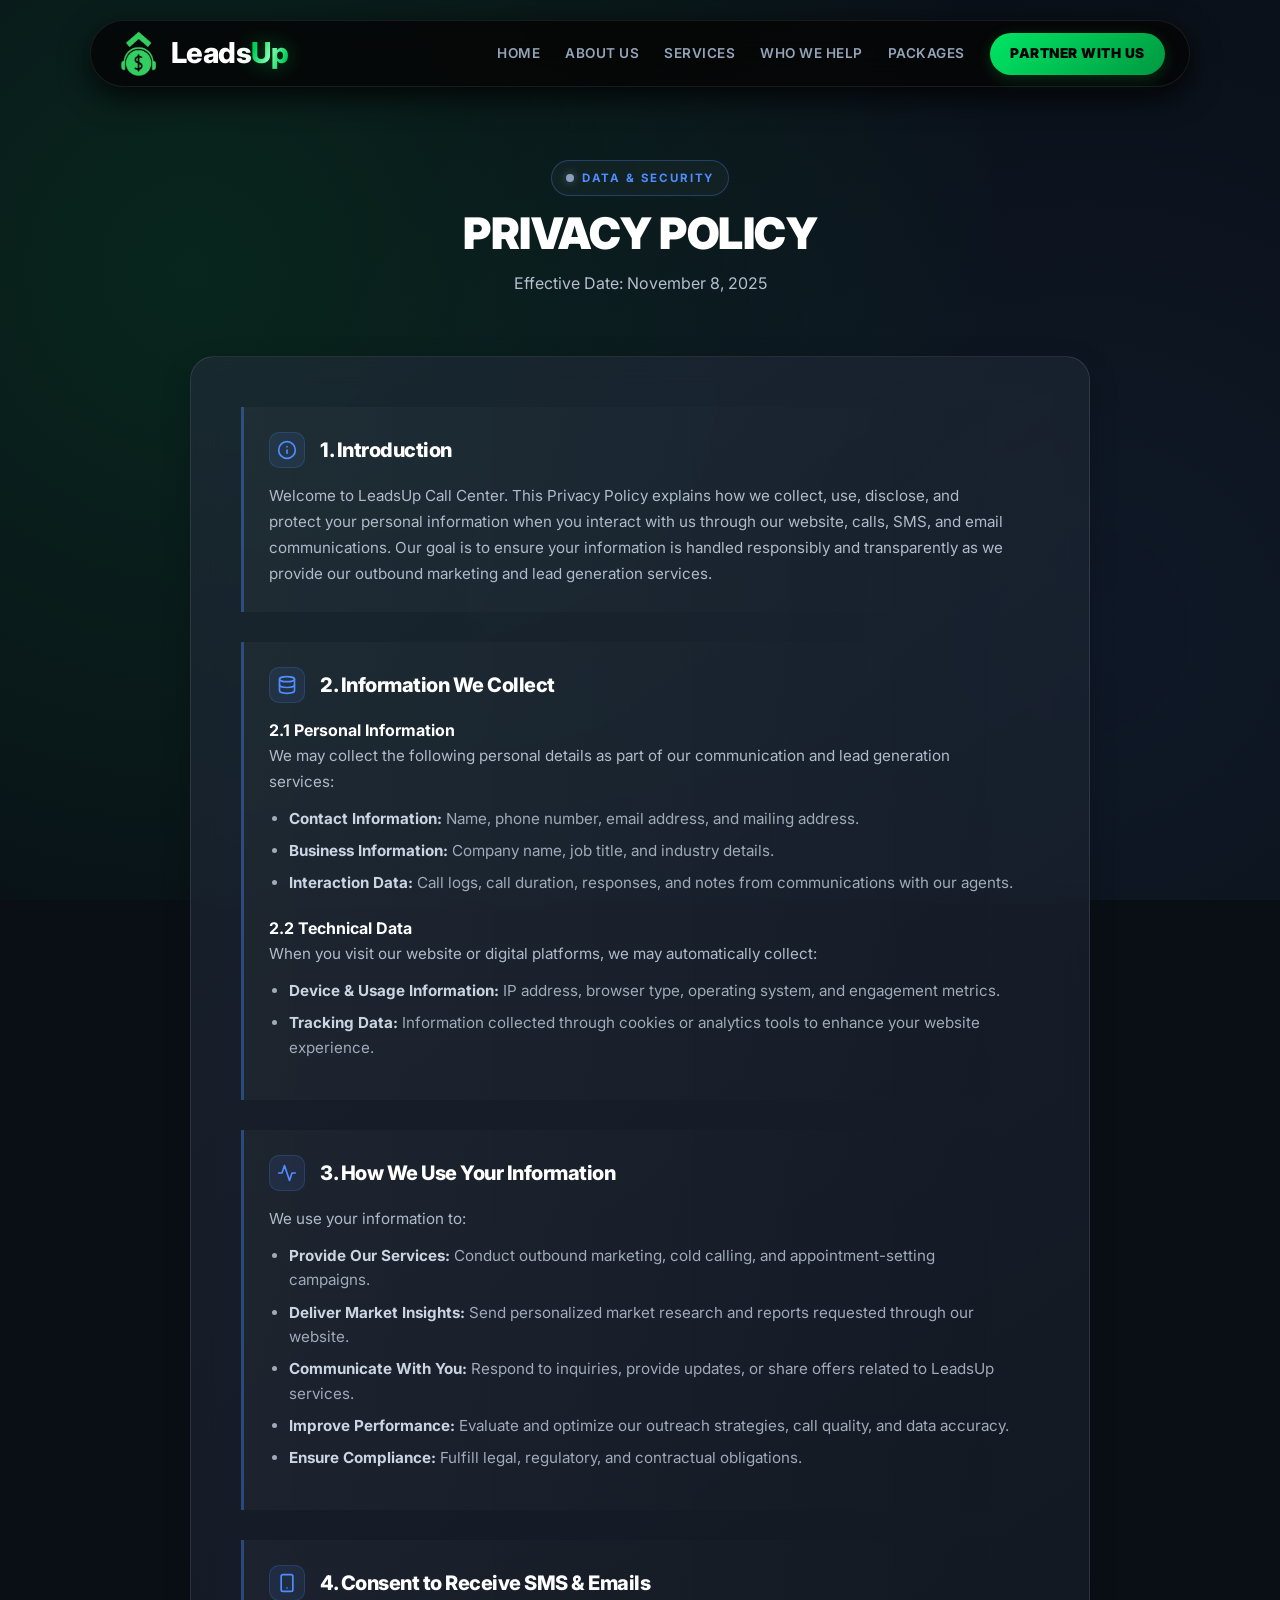
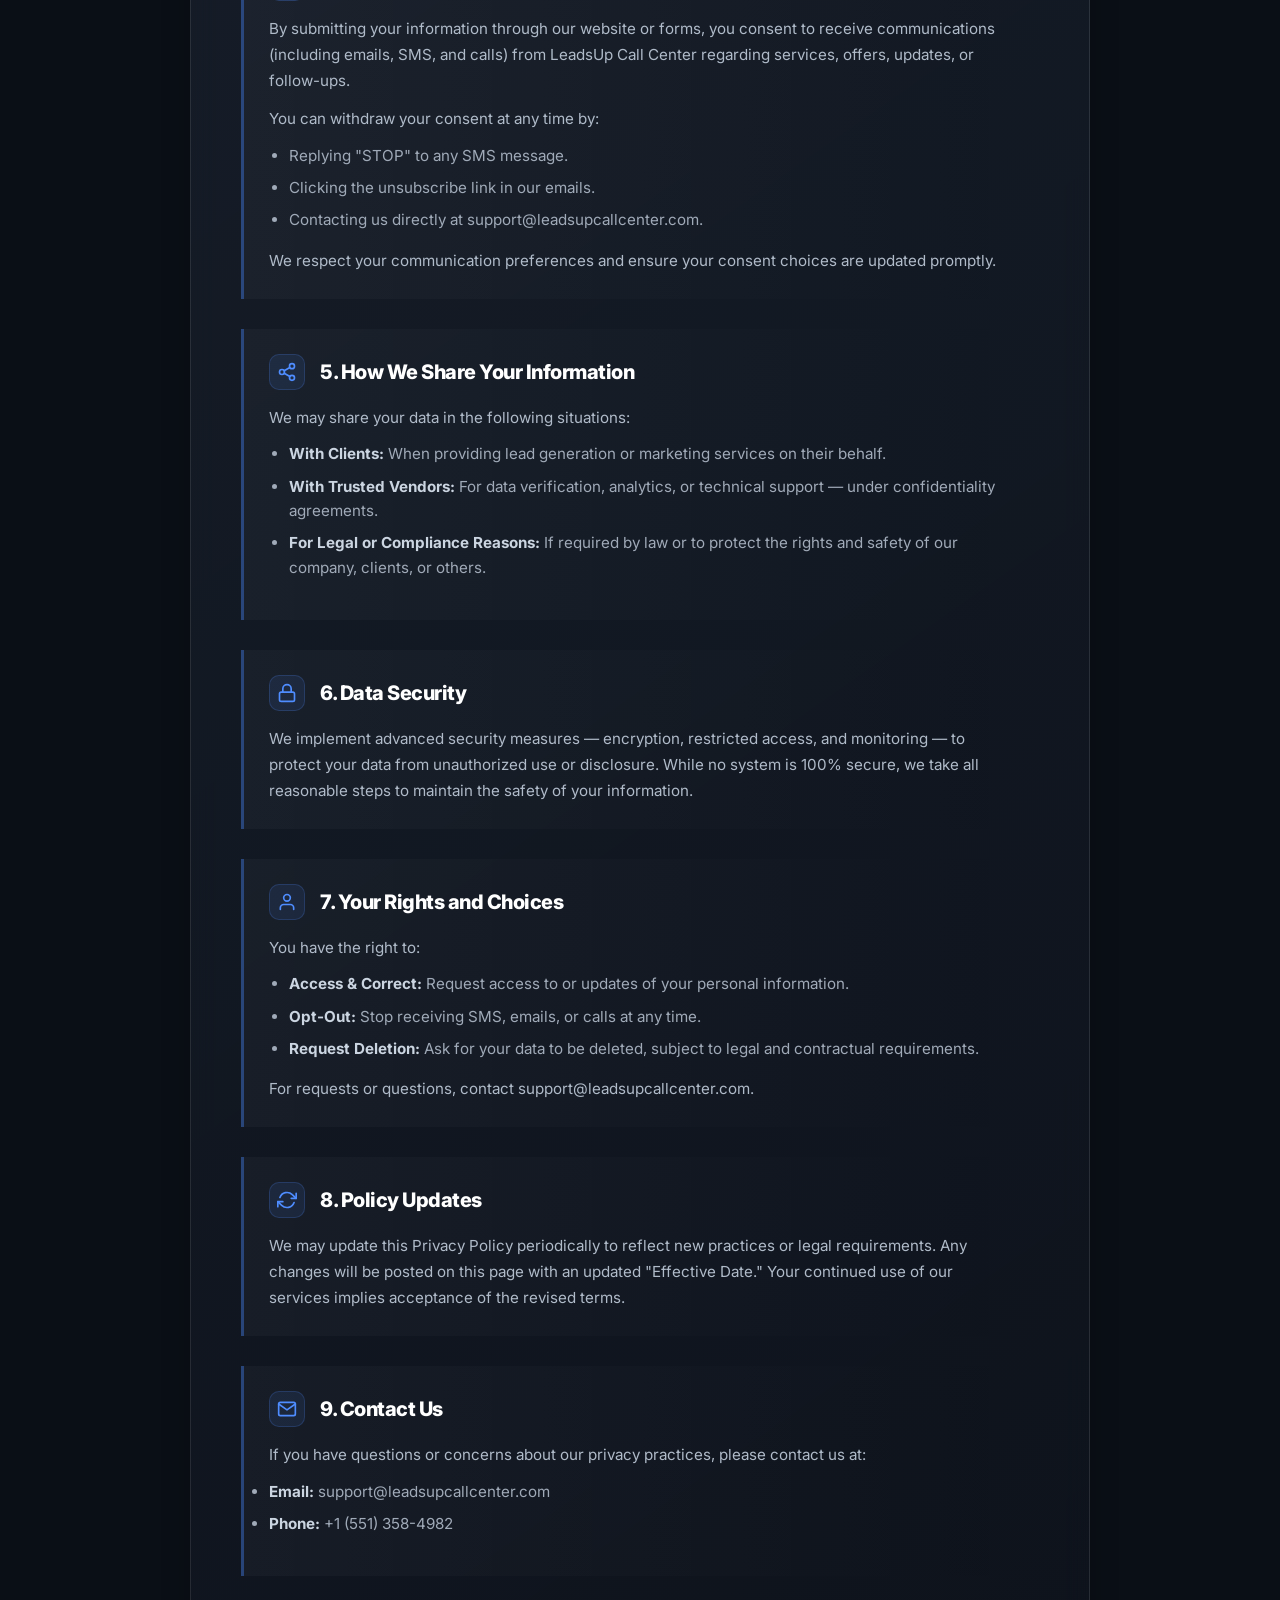
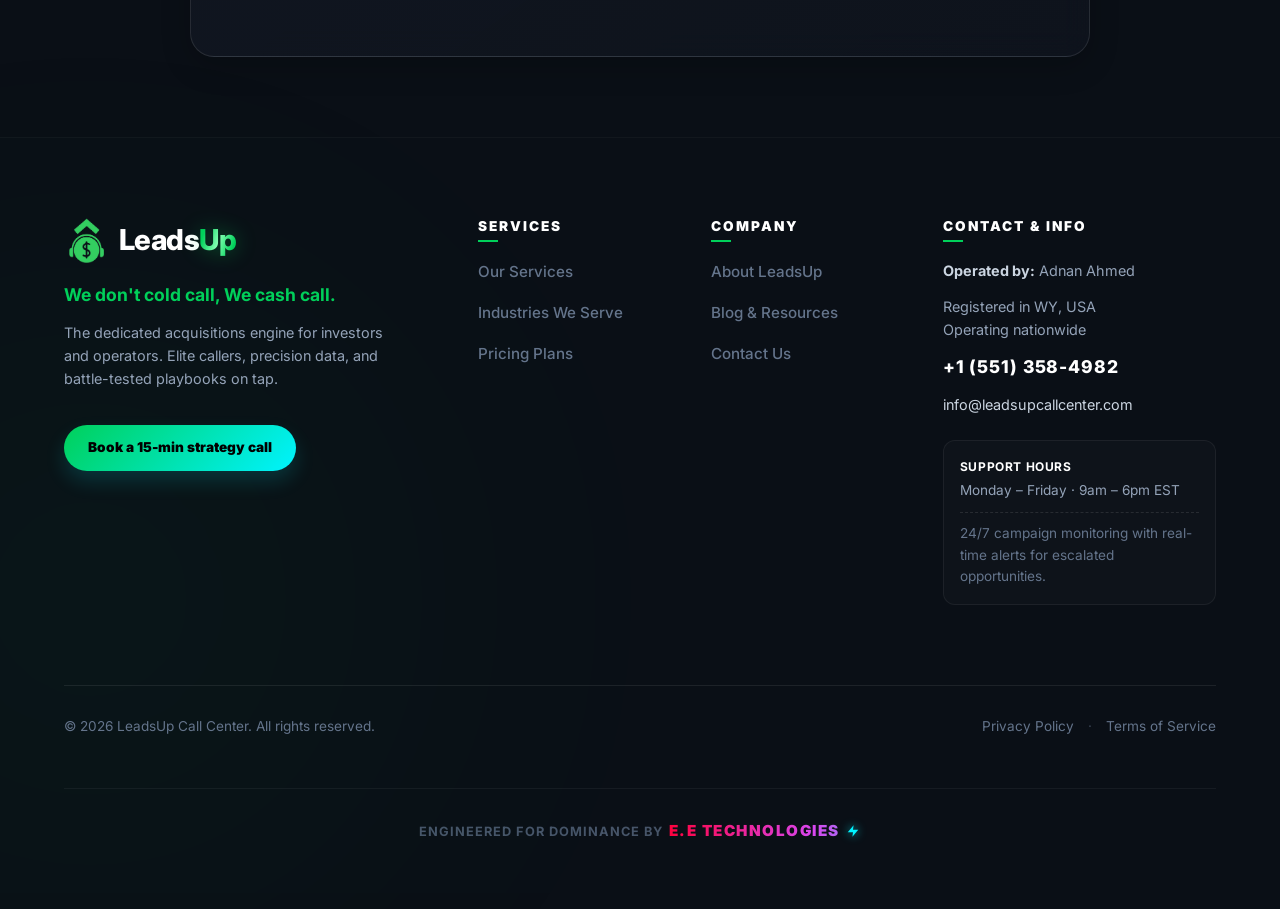
==== privacy.html @ 80e214b5 "Last 1" ====
<!DOCTYPE html>
<html lang="en">
<head>
    <meta charset="UTF-8">
    <meta name="viewport" content="width=device-width, initial-scale=1.0">
    <title>Privacy Policy | LeadsUp</title>
    <link rel="stylesheet" href="style.css">
    <link href="https://fonts.googleapis.com/css2?family=Inter:wght@300;400;500;600;700;800;900&display=swap" rel="stylesheet">
    <style>
        /* ================= LEGAL PAGES SPECIFIC STYLES ================= */
        .legal-header { padding-top: 160px; padding-bottom: 40px; text-align: center; }
        .legal-container { max-width: 900px; margin: 0 auto; position: relative; z-index: 2; }
        .legal-glass-wrapper { border-radius: 24px; padding: 50px; }
        .legal-block { 
            border-left: 3px solid rgba(79, 141, 255, 0.4); 
            background: linear-gradient(90deg, rgba(255,255,255,0.03), transparent); 
            border-radius: 0 16px 16px 0; 
            padding: 25px; 
            margin-bottom: 30px; 
            transition: all 0.3s ease;
        }
        .legal-block:hover { border-left-color: #4f8dff; background: linear-gradient(90deg, rgba(79,141,255,0.05), transparent); }
        .legal-block h3 { display: flex; align-items: center; gap: 15px; color: #fff; margin-bottom: 15px; font-size: 1.25rem; }
        .legal-block p { color: #a0aab8; margin-bottom: 12px; font-size: 0.95rem; line-height: 1.7; }
        .legal-block p:last-child { margin-bottom: 0; }
        .legal-block ul { margin-left: 20px; margin-bottom: 15px; margin-top: 10px; }
        .legal-block li { color: #a0aab8; font-size: 0.95rem; margin-bottom: 8px; list-style-type: disc; line-height: 1.6; }
        .legal-block strong { color: #cbd5e1; }
        .legal-icon-wrap { 
            color: #4f8dff; display: flex; align-items: center; justify-content: center; 
            width: 36px; height: 36px; background: rgba(79, 141, 255, 0.1); 
            border-radius: 10px; border: 1px solid rgba(79, 141, 255, 0.2); flex-shrink: 0;
        }
        @media (max-width: 768px) {
            .legal-glass-wrapper { padding: 30px 20px; }
            .legal-block { padding: 20px 15px; }
        }
    </style>
</head>
<body>

    <div class="global-spotlight"></div>

    <header class="navbar">
        <div class="nav-container">
            <a href="#" class="logo-wrapper" aria-label="LeadsUp Home">
                <img
                    src="src/nav.png"
                    alt="LeadsUp Icon"
                    class="logo-icon"
                    width="45"
                    height="45"
                    decoding="async"
                />
                <span class="logo-text">
                    Leads<span class="logo-text-gradient">Up</span>
                </span>
            </a>

            <button
                class="mobile-menu-btn"
                aria-label="Toggle Menu"
                aria-expanded="false"
                aria-controls="primary-nav"
                type="button"
            >
                <span class="hamburger"></span>
            </button>

            <div class="nav-links">
                <a href="index.html">Home</a>
                <a href="#about">About Us</a>
                <a href="services.html">Services</a>
                <a href="#industries">Who We Help</a>
                <a href="#pricing">Packages</a>
                <a href="#contact" class="btn-primary small-btn btn-black-text" style="padding: 10px 20px; color: #000;">Partner With Us</a>
            </div>
        </div>
    </header>

    <section class="legal-header relative overflow-hidden">
        <div class="container relative" style="z-index: 2;">
            <div class="sp-kicker mx-auto" style="color: #4f8dff; border-color: rgba(79,141,255,0.3);">DATA & SECURITY</div>
            <h1 class="sp-title mx-auto mb-20">Privacy Policy</h1>
            <p class="sp-text mx-auto">Effective Date: November 8, 2025</p>
        </div>
    </section>

    <section class="content-section" style="padding-top: 0; padding-bottom: 120px;">
        <div class="container legal-container">
            <div class="glass-effect legal-glass-wrapper" style="border-color: rgba(79,141,255,0.2);">

                <div class="legal-block">
                    <h3>
                        <span class="legal-icon-wrap"><svg width="20" height="20" viewBox="0 0 24 24" fill="none" stroke="currentColor" stroke-width="2" stroke-linecap="round" stroke-linejoin="round"><circle cx="12" cy="12" r="10"></circle><line x1="12" y1="16" x2="12" y2="12"></line><line x1="12" y1="8" x2="12.01" y2="8"></line></svg></span> 
                        1. Introduction
                    </h3>
                    <p>Welcome to LeadsUp Call Center. This Privacy Policy explains how we collect, use, disclose, and protect your personal information when you interact with us through our website, calls, SMS, and email communications. Our goal is to ensure your information is handled responsibly and transparently as we provide our outbound marketing and lead generation services.</p>
                </div>

                <div class="legal-block">
                    <h3>
                        <span class="legal-icon-wrap"><svg width="20" height="20" viewBox="0 0 24 24" fill="none" stroke="currentColor" stroke-width="2" stroke-linecap="round" stroke-linejoin="round"><ellipse cx="12" cy="5" rx="9" ry="3"></ellipse><path d="M21 12c0 1.66-4 3-9 3s-9-1.34-9-3"></path><path d="M3 5v14c0 1.66 4 3 9 3s9-1.34 9-3V5"></path></svg></span> 
                        2. Information We Collect
                    </h3>
                    <strong style="color: #fff; margin-top: 10px; display: block;">2.1 Personal Information</strong>
                    <p>We may collect the following personal details as part of our communication and lead generation services:</p>
                    <ul>
                        <li><strong>Contact Information:</strong> Name, phone number, email address, and mailing address.</li>
                        <li><strong>Business Information:</strong> Company name, job title, and industry details.</li>
                        <li><strong>Interaction Data:</strong> Call logs, call duration, responses, and notes from communications with our agents.</li>
                    </ul>

                    <strong style="color: #fff; margin-top: 20px; display: block;">2.2 Technical Data</strong>
                    <p>When you visit our website or digital platforms, we may automatically collect:</p>
                    <ul>
                        <li><strong>Device & Usage Information:</strong> IP address, browser type, operating system, and engagement metrics.</li>
                        <li><strong>Tracking Data:</strong> Information collected through cookies or analytics tools to enhance your website experience.</li>
                    </ul>
                </div>

                <div class="legal-block">
                    <h3>
                        <span class="legal-icon-wrap"><svg width="20" height="20" viewBox="0 0 24 24" fill="none" stroke="currentColor" stroke-width="2" stroke-linecap="round" stroke-linejoin="round"><path d="M22 12h-4l-3 9L9 3l-3 9H2"></path></svg></span> 
                        3. How We Use Your Information
                    </h3>
                    <p>We use your information to:</p>
                    <ul>
                        <li><strong>Provide Our Services:</strong> Conduct outbound marketing, cold calling, and appointment-setting campaigns.</li>
                        <li><strong>Deliver Market Insights:</strong> Send personalized market research and reports requested through our website.</li>
                        <li><strong>Communicate With You:</strong> Respond to inquiries, provide updates, or share offers related to LeadsUp services.</li>
                        <li><strong>Improve Performance:</strong> Evaluate and optimize our outreach strategies, call quality, and data accuracy.</li>
                        <li><strong>Ensure Compliance:</strong> Fulfill legal, regulatory, and contractual obligations.</li>
                    </ul>
                </div>

                <div class="legal-block">
                    <h3>
                        <span class="legal-icon-wrap"><svg width="20" height="20" viewBox="0 0 24 24" fill="none" stroke="currentColor" stroke-width="2" stroke-linecap="round" stroke-linejoin="round"><rect x="5" y="2" width="14" height="20" rx="2" ry="2"></rect><line x1="12" y1="18" x2="12.01" y2="18"></line></svg></span> 
                        4. Consent to Receive SMS & Emails
                    </h3>
                    <p>By submitting your information through our website or forms, you consent to receive communications (including emails, SMS, and calls) from LeadsUp Call Center regarding services, offers, updates, or follow-ups.</p>
                    <p>You can withdraw your consent at any time by:</p>
                    <ul>
                        <li>Replying "STOP" to any SMS message.</li>
                        <li>Clicking the unsubscribe link in our emails.</li>
                        <li>Contacting us directly at support@leadsupcallcenter.com.</li>
                    </ul>
                    <p>We respect your communication preferences and ensure your consent choices are updated promptly.</p>
                </div>

                <div class="legal-block">
                    <h3>
                        <span class="legal-icon-wrap"><svg width="20" height="20" viewBox="0 0 24 24" fill="none" stroke="currentColor" stroke-width="2" stroke-linecap="round" stroke-linejoin="round"><circle cx="18" cy="5" r="3"></circle><circle cx="6" cy="12" r="3"></circle><circle cx="18" cy="19" r="3"></circle><line x1="8.59" y1="13.51" x2="15.42" y2="17.49"></line><line x1="15.41" y1="6.51" x2="8.59" y2="10.49"></line></svg></span> 
                        5. How We Share Your Information
                    </h3>
                    <p>We may share your data in the following situations:</p>
                    <ul>
                        <li><strong>With Clients:</strong> When providing lead generation or marketing services on their behalf.</li>
                        <li><strong>With Trusted Vendors:</strong> For data verification, analytics, or technical support — under confidentiality agreements.</li>
                        <li><strong>For Legal or Compliance Reasons:</strong> If required by law or to protect the rights and safety of our company, clients, or others.</li>
                    </ul>
                </div>

                <div class="legal-block">
                    <h3>
                        <span class="legal-icon-wrap"><svg width="20" height="20" viewBox="0 0 24 24" fill="none" stroke="currentColor" stroke-width="2" stroke-linecap="round" stroke-linejoin="round"><rect x="3" y="11" width="18" height="11" rx="2" ry="2"></rect><path d="M7 11V7a5 5 0 0 1 10 0v4"></path></svg></span> 
                        6. Data Security
                    </h3>
                    <p>We implement advanced security measures — encryption, restricted access, and monitoring — to protect your data from unauthorized use or disclosure. While no system is 100% secure, we take all reasonable steps to maintain the safety of your information.</p>
                </div>

                <div class="legal-block">
                    <h3>
                        <span class="legal-icon-wrap"><svg width="20" height="20" viewBox="0 0 24 24" fill="none" stroke="currentColor" stroke-width="2" stroke-linecap="round" stroke-linejoin="round"><path d="M20 21v-2a4 4 0 0 0-4-4H8a4 4 0 0 0-4 4v2"></path><circle cx="12" cy="7" r="4"></circle></svg></span> 
                        7. Your Rights and Choices
                    </h3>
                    <p>You have the right to:</p>
                    <ul>
                        <li><strong>Access & Correct:</strong> Request access to or updates of your personal information.</li>
                        <li><strong>Opt-Out:</strong> Stop receiving SMS, emails, or calls at any time.</li>
                        <li><strong>Request Deletion:</strong> Ask for your data to be deleted, subject to legal and contractual requirements.</li>
                    </ul>
                    <p>For requests or questions, contact support@leadsupcallcenter.com.</p>
                </div>

                <div class="legal-block">
                    <h3>
                        <span class="legal-icon-wrap"><svg width="20" height="20" viewBox="0 0 24 24" fill="none" stroke="currentColor" stroke-width="2" stroke-linecap="round" stroke-linejoin="round"><polyline points="23 4 23 10 17 10"></polyline><polyline points="1 20 1 14 7 14"></polyline><path d="M3.51 9a9 9 0 0 1 14.85-3.36L23 10M1 14l4.64 4.36A9 9 0 0 0 20.49 15"></path></svg></span> 
                        8. Policy Updates
                    </h3>
                    <p>We may update this Privacy Policy periodically to reflect new practices or legal requirements. Any changes will be posted on this page with an updated "Effective Date." Your continued use of our services implies acceptance of the revised terms.</p>
                </div>

                <div class="legal-block">
                    <h3>
                        <span class="legal-icon-wrap"><svg width="20" height="20" viewBox="0 0 24 24" fill="none" stroke="currentColor" stroke-width="2" stroke-linecap="round" stroke-linejoin="round"><path d="M4 4h16c1.1 0 2 .9 2 2v12c0 1.1-.9 2-2 2H4c-1.1 0-2-.9-2-2V6c0-1.1.9-2 2-2z"></path><polyline points="22,6 12,13 2,6"></polyline></svg></span> 
                        9. Contact Us
                    </h3>
                    <p>If you have questions or concerns about our privacy practices, please contact us at:</p>
                    <ul style="list-style: none; margin-left: 0;">
                        <li><strong>Email:</strong> support@leadsupcallcenter.com</li>
                        <li><strong>Phone:</strong> +1 (551) 358-4982</li>
                    </ul>
                </div>

            </div>
        </div>
    </section>

    
</body>
</html>

<footer class="site-footer relative angled-cut">
    <div class="ambient-glow funnel-glow-left" style="top: 20%; opacity: 0.1;" aria-hidden="true"></div>
    <div class="noise-bg"></div>

    <div class="container">
        <div class="footer-grid">
            <div class="footer-col brand-col">
                <a href="#" class="logo-wrapper" aria-label="LeadsUp Home" style="margin-bottom: 18px;">
                    <img src="src/nav.png" alt="LeadsUp Icon" class="logo-icon" width="45" height="45" loading="lazy" decoding="async" />
                    <span class="logo-text">Leads<span class="logo-text-gradient">Up</span></span>
                </a>
                <p class="footer-tagline">We don't cold call, We cash call.</p>
                <p class="footer-desc">The dedicated acquisitions engine for investors and operators. Elite callers, precision data, and battle-tested playbooks on tap.</p>
                <a href="#contact" class="btn-primary small-btn footer-btn-gradient btn-black-text mt-15">Book a 15-min strategy call</a>
            </div>

            <div class="footer-col links-col">
                <h4>Services</h4>
                <ul>
                    <li><a href="#services">Our Services</a></li>
                    <li><a href="#industries">Industries We Serve</a></li>
                    <li><a href="#pricing">Pricing Plans</a></li>
                </ul>
            </div>

            <div class="footer-col links-col">
                <h4>Company</h4>
                <ul>
                    <li><a href="#about">About LeadsUp</a></li>
                    <li><a href="#blog">Blog & Resources</a></li>
                    <li><a href="#contact">Contact Us</a></li>
                </ul>
            </div>

            <div class="footer-col info-col">
                <h4>Contact & Info</h4>
                <ul class="info-list">
                    <li><strong>Operated by:</strong> Adnan Ahmed</li>
                    <li>Registered in WY, USA<br>Operating nationwide</li>
                    <li class="contact-highlight"><a href="tel:+15513584982">+1 (551) 358-4982</a></li>
                    <li><a href="mailto:info@leadsupcallcenter.com">info@leadsupcallcenter.com</a></li>
                </ul>
                <div class="support-box">
                    <p class="support-title">Support hours</p>
                    <p>Monday – Friday · 9am – 6pm EST</p>
                    <p class="support-alert">24/7 campaign monitoring with real-time alerts for escalated opportunities.</p>
                </div>
            </div>
        </div>

        <div class="footer-bottom">
            <div class="footer-copyright">
                © 2026 LeadsUp Call Center. All rights reserved.
            </div>
            <div class="footer-legal">
                <a href="privacy.html">Privacy Policy</a>
                <span class="separator">·</span>
                <a href="terms.html">Terms of Service</a>
            </div>
        </div>

        <div class="designer-signature mt-10">
            <span class="muted-text">Engineered for dominance by</span> 
            <a href="https://ezzeldin.tech/" target="_blank" class="designer-link-pro">
                E.E Technologies 
                <svg viewBox="0 0 24 24" width="14" height="14" fill="currentColor" stroke="none"><path d="M13 2L3 14h9l-1 8 10-12h-9l1-8z"></path></svg>
            </a>
        </div>
    </div>
</footer>
---- style.css ----
/* ================= CSS VARIABLES ================= */
:root {
    --bg-dark: #030304;
    --bg-mid: #0a0e14;
    --bg-glass: rgba(15, 20, 25, 0.6);

    --text-primary: #e2e8f0;
    --text-secondary: #94a3b8;

    --brand-green: #00d05a;
    --gradient-green: linear-gradient(135deg, #00e664, #009940);

    --border-color: rgba(255, 255, 255, 0.08);
    --radius: 16px;
    --transition: all 0.3s cubic-bezier(0.4, 0, 0.2, 1);
}

/* ================= GLOBAL ================= */
* {
    margin: 0;
    padding: 0;
    box-sizing: border-box;
}

html {
    scroll-behavior: smooth;
    width: 100%;
    /* مسحنا overflow-x: hidden من هنا خالص عشان السوستة */
}

body {
    font-family: "Inter", sans-serif;
    background-color: var(--bg-dark);
    color: var(--text-primary);
    line-height: 1.6;
    width: 100%;
    overflow-x: hidden; /* دي كفاية جداً تمنع السكرول بالعرض */
    position: relative;
    -webkit-font-smoothing: antialiased; /* بتنضف الفونتات على الموبايل */
    overscroll-behavior-y: none; /* بتمنع سحبة السوستة الرخمة دي */
}

a {
    text-decoration: none;
    color: inherit;
}

ul {
    list-style: none;
}

.container {
    width: 90%;
    max-width: 1200px;
    margin: 0 auto;
}

.text-center {
    text-align: center;
}

.mx-auto {
    margin-left: auto;
    margin-right: auto;
}

.relative {
    position: relative;
}

.skip-link {
    position: absolute;
    left: -9999px;
    top: 0;
    background: #fff;
    color: #000;
    padding: 10px 14px;
    z-index: 9999;
    border-radius: 6px;
}

.skip-link:focus {
    left: 10px;
    top: 10px;
}

/* ================= TYPOGRAPHY & EFFECTS ================= */
h1,
h2,
h3,
h4 {
    font-weight: 800;
    line-height: 1.2;
    letter-spacing: -0.5px;
    color: #fff;
}

h1 {
    font-size: clamp(2.2rem, 5vw, 4.5rem);
    text-transform: uppercase;
    font-weight: 900;
}

h2 {
    font-size: clamp(1.7rem, 3vw, 2.4rem);
    margin-bottom: 14px;
}

h3 {
    font-size: 1.2rem;
    margin-bottom: 8px;
}

.text-glow {
    text-shadow: 0 0 40px rgba(0, 208, 90, 0.2), 0 0 10px rgba(255, 255, 255, 0.1);
}

.text-animated-gradient {
    background: linear-gradient(110deg, #00d05a 10%, #80ffb0 30%, #00d05a 50%, #00d05a 100%);
    background-size: 200% auto;
    color: #fff;
    -webkit-background-clip: text;
    background-clip: text;
    -webkit-text-fill-color: transparent;
    animation: shine 3s linear infinite;
    filter: drop-shadow(0 0 15px rgba(0, 208, 90, 0.3));
    display: inline-block;
}

@keyframes shine {
    to {
        background-position: 200% center;
    }
}

.text-secondary {
    color: var(--text-secondary);
}

/* ================= NAVBAR ================= */
.navbar {
    position: fixed;
    top: 20px;
    left: 50%;
    transform: translateX(-50%);
    width: 90%;
    max-width: 1100px;
    z-index: 1000;
    background: rgba(5, 5, 5, 0.85);
    backdrop-filter: blur(15px);
    border: 1px solid var(--border-color);
    border-radius: 50px;
    padding: 10px 25px;
    box-shadow: 0 10px 30px rgba(0, 0, 0, 0.8);
}

.nav-container {
    display: flex;
    justify-content: space-between;
    align-items: center;
}

.logo-img {
    height: 60px;
    width: auto;
    object-fit: contain;
    transition: var(--transition);
}

.nav-links {
    display: flex;
    align-items: center;
    gap: 25px;
}

.nav-links a {
    color: var(--text-secondary);
    font-size: 0.85rem;
    font-weight: 600;
    transition: var(--transition);
    text-transform: uppercase;
    letter-spacing: 0.5px;
}

.nav-links a:hover,
.nav-links a.active {
    color: var(--brand-green);
}

.mobile-menu-btn {
    display: none;
    background: none;
    border: none;
    cursor: pointer;
}

.hamburger,
.hamburger::before,
.hamburger::after {
    display: block;
    width: 25px;
    height: 2px;
    background: var(--text-primary);
    position: relative;
    transition: var(--transition);
}

.hamburger::before,
.hamburger::after {
    content: "";
    position: absolute;
    left: 0;
}

.hamburger::before {
    top: -8px;
}

.hamburger::after {
    top: 8px;
}

/* ================= BUTTONS ================= */
.btn-primary,
.btn-secondary {
    display: inline-flex;
    align-items: center;
    justify-content: center;
    padding: 16px 36px;
    border-radius: 50px;
    font-weight: 800;
    cursor: pointer;
    border: none;
    font-size: 1rem;
    transition: transform 0.3s ease, box-shadow 0.3s ease, background 0.3s ease;
    will-change: transform;
}

.btn-primary {
    background: var(--gradient-green);
    box-shadow: 0 4px 15px rgba(0, 208, 90, 0.2);
}

.btn-black-text {
    color: #000 !important;
    font-weight: 900 !important;
}

.glow-btn:hover {
    box-shadow: 0 0 30px rgba(0, 208, 90, 0.6);
    transform: translateY(-4px);
}

.btn-secondary {
    background: rgba(255, 255, 255, 0.05);
    color: var(--text-primary);
    border: 1px solid var(--border-color);
}

.btn-secondary:hover {
    border-color: var(--brand-green);
    background: rgba(0, 208, 90, 0.1);
    transform: translateY(-4px);
}

.large {
    padding: 18px 40px;
    font-size: 1.1rem;
}

.small-btn {
    padding: 12px 24px;
    font-size: 0.85rem;
}

/* ================= HERO & BACKGROUND ================= */
.hero {
    min-height: 100vh;
    min-height: 100svh; /* السطر السحري ده بيخلي الطول يتأقلم مع شريط المتصفح بتاع الموبايل وميعملش نتشة في السكرول */
    display: flex;
    flex-direction: column;
    padding-top: 160px;
    overflow: hidden;
    position: relative;
}

.noise-bg {
    position: absolute;
    inset: 0;
    z-index: 1;
    pointer-events: none;
    background-image: url("data:image/svg+xml,%3Csvg viewBox='0 0 200 200' xmlns='http://www.w3.org/2000/svg'%3E%3Cfilter id='noiseFilter'%3E%3CfeTurbulence type='fractalNoise' baseFrequency='0.75' numOctaves='3' stitchTiles='stitch'/%3E%3C/filter%3E%3Crect width='100%25' height='100%25' filter='url(%23noiseFilter)'/%3E%3C/svg%3E");
    opacity: 0.05;
    mix-blend-mode: overlay;
}

.hero-grid-bg {
    position: absolute;
    inset: 0;
    z-index: 0;
    background-image: linear-gradient(rgba(255, 255, 255, 0.03) 1px, transparent 1px),
        linear-gradient(90deg, rgba(255, 255, 255, 0.03) 1px, transparent 1px);
    background-size: 40px 40px;
    mask-image: radial-gradient(circle, black 30%, transparent 80%);
    -webkit-mask-image: radial-gradient(circle, black 30%, transparent 80%);
}

.ambient-glow {
    position: absolute;
    border-radius: 50%;
    filter: blur(130px);
    opacity: 0.22;
    z-index: 0;
    pointer-events: none;
}

/* ================= HERO GLOW ANIMATIONS (FAST & NOTICEABLE) ================= */
.mega-glow-left {
    width: 520px;
    height: 520px;
    background: var(--brand-green);
    top: 10%;
    left: -150px;
    will-change: transform, opacity;
    animation: breatheLeft 6s ease-in-out infinite alternate;
}

.mega-glow-right {
    width: 520px;
    height: 520px;
    background: var(--brand-green);
    bottom: 10%;
    right: -150px;
    opacity: 0.18;
    will-change: transform, opacity;
    animation: breatheRight 8s ease-in-out infinite alternate;
}

@keyframes breatheLeft {
    0% { transform: translate3d(0, 0, 0) scale(1); opacity: 0.22; }
    100% { transform: translate3d(80px, -50px, 0) scale(1.25); opacity: 0.45; }
}

@keyframes breatheRight {
    0% { transform: translate3d(0, 0, 0) scale(1); opacity: 0.18; }
    100% { transform: translate3d(-80px, 60px, 0) scale(1.3); opacity: 0.4; }
}

/* ================= WATERFALL BACKGROUND TEXT ================= */
.bg-text-col {
    position: absolute;
    top: 0;
    bottom: 0; /* ياخد طول السكشن كله */
    width: auto;
    display: flex;
    z-index: 0;
    pointer-events: none;
    user-select: none;
    overflow: hidden; /* بيخفي الكلام اللي بيطلع بره الشاشة */
    /* تأثير ذوبان الكلام من فوق ومن تحت */
    mask-image: linear-gradient(to bottom, transparent, black 15%, black 85%, transparent);
    -webkit-mask-image: linear-gradient(to bottom, transparent, black 15%, black 85%, transparent);
}

.left-col {
    left: -5vw;
    align-items: flex-start;
}

.right-col {
    right: -5vw;
    align-items: flex-end;
}

.waterfall-track {
    display: flex;
    flex-direction: column;
    will-change: transform; /* تحذير للـ GPU عشان يجهز الأنيميشن بدون تقطيع */
}

.waterfall-group {
    display: flex;
    flex-direction: column;
    gap: 20px;
    padding-bottom: 20px; /* مسافة ضرورية عشان التكرار ميبقاش مقطوع */
}

/* حركة الشمال (طالع لفوق) */
.track-up {
    animation: waterfallUp 25s linear infinite;
}

/* حركة اليمين (نازل لتحت) */
.track-down {
    transform: translateY(-50%);
    animation: waterfallDown 25s linear infinite;
}

@keyframes waterfallUp {
    0% { transform: translate3d(0, 0, 0); }
    100% { transform: translate3d(0, -50%, 0); } /* بيتحرك بالظبط نص المسافة عشان يعيد نفسه */
}

@keyframes waterfallDown {
    0% { transform: translate3d(0, -50%, 0); }
    100% { transform: translate3d(0, 0, 0); }
}

/* سيب الـ .bg-text زي ما هو، متعدلش فيه حاجة */

.bg-text {
    font-size: 6rem;
    font-weight: 900;
    color: rgba(255, 255, 255, 0.02);
    -webkit-text-stroke: 1px rgba(255, 255, 255, 0.05);
    white-space: nowrap;
    line-height: 1.1;
    text-transform: uppercase;
}

.stroke-green {
    color: transparent;
    -webkit-text-stroke: 2px rgba(0, 208, 90, 0.15);
}

/* ================= HERO CONTENT ================= */
/* ================= HERO CONTENT ================= */
.hero-content {
    flex-grow: 1;
    position: relative;
    z-index: 10;
    width: 100%;
    max-width: 1000px;
    margin: 0 auto;
    display: flex;
    flex-direction: column;
    align-items: center;
    justify-content: center;
    text-align: center !important;
    margin-bottom: 50px;
    animation: heroFadeUp 680ms ease-out both;
}

/* ================= HERO CENTER HTML LOGO (تكبير ضخم) ================= */
.center-logo-wrapper {
    position: relative;
    display: inline-block;
    margin-bottom: 60px; /* زودنا المسافة دي عشان اللوجو الضخم ميكتمش الكلام اللي تحته */
}

.hero-icon-large {
    width: 1000px; /* كبرناه جداً عشان يملى المركز */
    height: auto;
    object-fit: contain;
    filter: drop-shadow(0 0 25px rgba(0, 208, 90, 0.4)) drop-shadow(0 0 10px rgba(128, 255, 176, 0.2));
    animation: logoFloat 6.5s ease-in-out infinite;
}

.hero-logo-sub {
    font-size: 1.4rem;
    letter-spacing: 0.5em;
    color: #94a3b8;
    text-transform: uppercase;
    font-weight: 800;
    margin-top: 8px;
}

.logo-glow {
    position: absolute;
    top: 50%;
    left: 50%;
    transform: translate(-50%, -50%);
    width: 240px;
    height: 240px;
    background: var(--brand-green);
    filter: blur(85px);
    opacity: 0.3;
    z-index: 1;
    border-radius: 50%;
}

.hero-title {
    width: 100%;
    display: block;
    text-align: center !important;
    margin: 0 auto 25px auto !important;
    line-height: 1.1;
}

.hero-subtitle {
    font-size: 1.15rem;
    color: var(--text-secondary);
    margin: 0 auto 40px auto !important;
    max-width: 750px;
    text-align: center !important;
    text-shadow: 0 2px 4px rgba(0, 0, 0, 0.5);
    animation: heroFadeUp 820ms ease-out both;
}

.hero-buttons {
    display: flex;
    justify-content: center;
    gap: 20px;
    margin-bottom: 20px;
    z-index: 20;
    animation: heroFadeUp 920ms ease-out both;
}

.hero-grid-bg {
    animation: gridDrift 18s linear infinite;
}

@keyframes heroFadeUp {
    from { opacity: 0; transform: translateY(14px); }
    to { opacity: 1; transform: translateY(0); }
}

@keyframes logoFloat {
    0%, 100% { transform: translateY(0); }
    50% { transform: translateY(-6px); }
}

@keyframes gridDrift {
    0% { background-position: 0 0, 0 0; }
    100% { background-position: 40px 40px, 40px 40px; }
}

/* تظبيط اللوجو الكبير عشان ميبوظش شاشة الموبايل */
@media (max-width: 768px) {
    .center-logo-wrapper { margin-bottom: 30px; }
    .hero-icon-large { width: 260px; }
    .hero-logo-sub { font-size: 0.9rem; letter-spacing: 0.3em; }
}

/* ================= MARQUEE ================= */
.mini-marquee-container {
    position: relative;
    width: 100%;
    display: flex;
    align-items: center;
    background: linear-gradient(90deg, #001a0b, #004d22, #001a0b);
    border-top: 1px solid rgba(0, 208, 90, 0.3);
    border-bottom: 1px solid rgba(0, 208, 90, 0.3);
    height: 60px;
    overflow: hidden;
    z-index: 15;
    contain: content;
    box-shadow: 0 0 24px rgba(0, 208, 90, 0.1);
    margin-top: auto;
}

.marquee-track {
    display: flex;
    width: fit-content;
    animation: scrollMarquee 25s linear infinite;
    will-change: transform;
    transform: translate3d(0, 0, 0);
}

.marquee-group {
    display: flex;
    align-items: center;
    flex-shrink: 0;
    gap: 40px;
    padding-right: 40px;
}

.marquee-group span {
    display: inline-flex;
    align-items: center;
    gap: 10px;
    font-size: 1rem;
    color: #ffffff;
    font-weight: 600;
    white-space: nowrap;
}

.marquee-icon {
    color: var(--brand-green);
    display: inline-flex;
    align-items: center;
    justify-content: center;
    background: #ffffff;
    width: 22px;
    height: 22px;
    border-radius: 50%;
    font-size: 13px;
    font-weight: 700;
}

@keyframes scrollMarquee {
    0% {
        transform: translate3d(0, 0, 0);
    }
    100% {
        transform: translate3d(-50%, 0, 0);
    }
}

/* ================= CONTENT SECTIONS ================= */
.content-section {
    padding: 90px 0;
}

.section-alt {
    background: linear-gradient(180deg, #07090d, #05070a);
}

.section-copy {
    max-width: 780px;
    color: var(--text-secondary);
    margin-bottom: 24px;
}

.cards-grid {
    display: grid;
    grid-template-columns: repeat(3, minmax(0, 1fr));
    gap: 16px;
}

.card {
    border: 1px solid var(--border-color);
    border-radius: var(--radius);
    padding: 22px;
    background: rgba(255, 255, 255, 0.02);
}

.card p {
    color: var(--text-secondary);
}

.card.featured {
    border-color: rgba(0, 208, 90, 0.45);
    box-shadow: 0 0 0 1px rgba(0, 208, 90, 0.2) inset;
}

/* ================= ABOUT PRO SECTION ================= */
.about-pro {
    position: relative;
    padding: 110px 0;
    overflow: hidden;
    background:
        radial-gradient(circle at 20% 0%, rgba(0, 208, 90, 0.08), transparent 40%),
        radial-gradient(circle at 90% 20%, rgba(255, 255, 255, 0.03), transparent 40%),
        linear-gradient(180deg, #05070d 0%, #03050a 100%);
    border-top: 1px solid rgba(255, 255, 255, 0.06);
    border-bottom: 1px solid rgba(255, 255, 255, 0.06);
}

.about-pro-bg-orb {
    position: absolute;
    border-radius: 50%;
    filter: blur(90px);
    pointer-events: none;
    z-index: 0;
}

.about-orb-left {
    width: 320px;
    height: 320px;
    left: -90px;
    top: 120px;
    background: rgba(0, 208, 90, 0.18);
}

.about-orb-right {
    width: 360px;
    height: 360px;
    right: -120px;
    bottom: 30px;
    background: rgba(255, 255, 255, 0.08);
}

.about-pro-grid {
    position: relative;
    z-index: 2;
    display: grid;
    grid-template-columns: 1.2fr 1fr;
    gap: 34px;
    align-items: start;
}

.about-kicker {
    display: inline-flex;
    align-items: center;
    border: 1px solid rgba(255, 255, 255, 0.12);
    border-radius: 999px;
    padding: 8px 14px;
    letter-spacing: 0.16em;
    text-transform: uppercase;
    font-size: 0.72rem;
    font-weight: 700;
    color: #cbd5e1;
    margin-bottom: 18px;
    background: rgba(255, 255, 255, 0.03);
}

.about-title {
    font-size: clamp(2rem, 4vw, 3.6rem);
    line-height: 1.03;
    letter-spacing: -0.03em;
    margin-bottom: 16px;
    max-width: 16ch;
}

.about-intro {
    color: #dbe7ff;
    font-size: 1.08rem;
    max-width: 66ch;
}

.about-divider {
    width: 100%;
    height: 1px;
    background: linear-gradient(90deg, rgba(255,255,255,0.22), rgba(255,255,255,0.04));
    margin: 24px 0;
}

.about-body {
    color: #b6c3db;
    max-width: 68ch;
    margin-bottom: 16px;
}

.about-pill-row {
    margin-top: 18px;
    display: flex;
    flex-wrap: wrap;
    gap: 10px;
}

.about-pill {
    border: 1px solid rgba(255, 255, 255, 0.12);
    border-radius: 999px;
    background: rgba(255, 255, 255, 0.03);
    color: #e2e8f0;
    padding: 10px 14px;
    font-size: 0.78rem;
    text-transform: uppercase;
    letter-spacing: 0.11em;
    font-weight: 700;
    transition: border-color 0.25s ease, background 0.25s ease, transform 0.25s ease;
}

.about-pill:hover {
    border-color: rgba(0, 208, 90, 0.45);
    background: rgba(0, 208, 90, 0.08);
    transform: translateY(-1px);
}

.about-pro-right {
    border: 1px solid rgba(255, 255, 255, 0.08);
    border-radius: 28px;
    padding: 18px;
    background: linear-gradient(180deg, rgba(18, 25, 44, 0.55), rgba(10, 14, 27, 0.48));
    backdrop-filter: blur(8px);
}

.about-image-card {
    border: 1px solid rgba(255, 255, 255, 0.09);
    border-radius: 18px;
    overflow: hidden;
    margin-bottom: 14px;
    background: rgba(255, 255, 255, 0.02);
    position: relative;
    box-shadow: 0 8px 28px rgba(0, 0, 0, 0.28);
}

.about-image-card::after {
    content: "";
    position: absolute;
    inset: 0;
    background: linear-gradient(
        180deg,
        rgba(3, 6, 14, 0.08) 0%,
        rgba(3, 6, 14, 0.45) 100%
    );
    pointer-events: none;
}

.about-image {
    width: 100%;
    height: 220px;
    object-fit: cover;
    display: block;
    filter: saturate(0.82) contrast(1.02) brightness(0.9);
    transform: scale(1.01);
    transition: transform 0.45s ease, filter 0.45s ease;
}

.about-image-card:hover .about-image {
    transform: scale(1.05);
    filter: saturate(0.92) contrast(1.06) brightness(0.95);
}

.about-step-card {
    border: 1px solid rgba(255, 255, 255, 0.09);
    border-radius: 20px;
    padding: 18px;
    margin-bottom: 14px;
    background: rgba(255, 255, 255, 0.02);
    box-shadow: inset 0 1px 0 rgba(255,255,255,0.06);
    transition: transform 0.28s ease, border-color 0.28s ease, box-shadow 0.28s ease;
}

.about-step-card:hover {
    transform: translateY(-3px);
    border-color: rgba(0, 208, 90, 0.28);
    box-shadow: 0 10px 24px rgba(0, 0, 0, 0.25);
}

.about-step-label {
    font-size: 0.72rem;
    letter-spacing: 0.18em;
    text-transform: uppercase;
    color: #9fb0ce;
    margin-bottom: 10px;
    font-weight: 700;
}

.about-step-copy {
    color: #d8e2f5;
    font-size: 0.95rem;
    line-height: 1.55;
}

.tone-neutral {
    background:
        linear-gradient(180deg, rgba(255, 255, 255, 0.045), rgba(255, 255, 255, 0.015)),
        rgba(255, 255, 255, 0.01);
}

.about-highlights {
    margin-top: 10px;
    border-top: 1px solid rgba(255, 255, 255, 0.08);
    padding-top: 14px;
}

.about-highlights li {
    display: flex;
    align-items: center;
    gap: 10px;
    color: #cfd8ea;
    font-size: 0.83rem;
    letter-spacing: 0.12em;
    text-transform: uppercase;
    margin-bottom: 10px;
    font-weight: 600;
}

.dot {
    width: 8px;
    height: 8px;
    border-radius: 50%;
    flex-shrink: 0;
}

.dot-blue,
.dot-pink,
.dot-green {
    background: #00d05a;
    box-shadow: 0 0 10px rgba(0, 208, 90, 0.55);
}

/* ================= RESULTS SECTION ================= */
/* ================= RESULTS SECTION (WITH IMAGE BACKGROUND) ================= */
.results-section {
    position: relative;
    padding: 110px 0;
    overflow: hidden;
    /* السحر هنا: 
       الطبقة الأولى: لون غامق فوق وتحت عشان يدمج السكشن مع اللي قبله واللي بعده بنعومة.
       الطبقة التانية: الصورة بتاعتك، ومظبوطة إنها تغطي المساحة كلها وتتوسط.
    */
    background: 
        linear-gradient(180deg, rgba(3, 3, 4, 0.98) 0%, rgba(10, 14, 20, 0.85) 50%, rgba(3, 3, 4, 0.98) 100%),
        url('src/about-realestate.jpg') center/cover no-repeat;
    
    border-top: 1px solid rgba(255, 255, 255, 0.06);
    border-bottom: 1px solid rgba(255, 255, 255, 0.06);
}

/* هنزود شفافية الشبكة اللي فوق الصورة سنة عشان تبان أشيك */
.results-bg-grid {
    opacity: 0.6;
}

.results-kicker {
    width: fit-content;
    margin: 0 auto 12px auto;
    padding: 7px 14px;
    border-radius: 999px;
    font-size: 0.72rem;
    letter-spacing: 0.16em;
    text-transform: uppercase;
    font-weight: 700;
    color: #cdd9ee;
    border: 1px solid rgba(255, 255, 255, 0.14);
    background: rgba(255, 255, 255, 0.03);
}

.results-title {
    text-align: center;
    font-size: clamp(1.9rem, 4vw, 3rem);
    max-width: 17ch;
    margin: 0 auto 10px auto;
    line-height: 1.05;
    letter-spacing: -0.02em;
}

.results-subtitle {
    text-align: center;
    max-width: 760px;
    margin: 0 auto 34px auto;
    color: var(--text-secondary);
    font-size: 1.02rem;
}

.results-grid {
    display: grid;
    grid-template-columns: repeat(4, minmax(0, 1fr));
    gap: 16px;
}

.result-card {
    position: relative;
    border-radius: 22px;
    padding: 20px 20px 22px;
    min-height: 230px;
    border: 1px solid rgba(255,255,255,0.1);
    background:
        linear-gradient(160deg, rgba(255,255,255,0.06), rgba(255,255,255,0.01) 45%),
        rgba(14, 19, 32, 0.75);
    box-shadow:
        inset 0 1px 0 rgba(255,255,255,0.08),
        0 12px 30px rgba(0,0,0,0.28);
    transition: transform 0.35s ease, border-color 0.35s ease, box-shadow 0.35s ease;
    overflow: hidden;
}

.result-card::before {
    content: "";
    position: absolute;
    inset: -30%;
    background: radial-gradient(circle, rgba(0,208,90,0.14), transparent 55%);
    opacity: 0;
    transform: scale(0.8);
    transition: opacity 0.4s ease, transform 0.45s ease;
    pointer-events: none;
}

.result-card:hover {
    transform: translateY(-6px);
    border-color: rgba(0, 208, 90, 0.4);
    box-shadow:
        inset 0 1px 0 rgba(255,255,255,0.08),
        0 18px 35px rgba(0,0,0,0.36),
        0 0 28px rgba(0, 208, 90, 0.18);
}

.result-card:hover::before {
    opacity: 1;
    transform: scale(1);
}

.result-icon {
    width: 42px;
    height: 42px;
    border-radius: 12px;
    display: grid;
    place-items: center;
    margin-bottom: 18px;
    font-size: 1.05rem;
    font-weight: 800;
    border: 1px solid rgba(255,255,255,0.18);
    backdrop-filter: blur(3px);
}

.icon-blue {
    color: #6fb4ff;
    background: rgba(75, 126, 255, 0.2);
}

.icon-rose {
    color: #ff6f9f;
    background: rgba(217, 76, 124, 0.18);
}

.icon-emerald {
    color: #66e3a9;
    background: rgba(70, 184, 127, 0.18);
}

.icon-amber {
    color: #ffbd66;
    background: rgba(206, 145, 61, 0.18);
}

.result-value {
    font-size: clamp(2.1rem, 4.2vw, 3rem);
    line-height: 1;
    margin-bottom: 12px;
    letter-spacing: -0.02em;
    background: linear-gradient(90deg, #ffffff 0%, #9cd7b5 85%);
    -webkit-background-clip: text;
    background-clip: text;
    color: transparent;
}

.result-copy {
    color: #c6d0e1;
    max-width: 24ch;
    font-size: 1rem;
}

/* Scroll reveal base */
.reveal-section .reveal-item {
    opacity: 0;
    transform: translateY(18px) scale(0.98);
    transition: opacity 0.6s ease, transform 0.6s ease;
}

.reveal-section .reveal-item.reveal-active {
    opacity: 1;
    transform: translateY(0) scale(1);
}

/* ================= RESULTS: REALISTIC HANGING WIRES (FIXED) ================= */

/* ألوان الأرقام */
.text-orange { background: linear-gradient(90deg, #ff8c00, #ffb347) !important; -webkit-background-clip: text !important; color: transparent !important; }
.text-purple { background: linear-gradient(90deg, #a855f7, #d946ef) !important; -webkit-background-clip: text !important; color: transparent !important; }
.text-green { background: linear-gradient(90deg, #10b981, #34d399) !important; -webkit-background-clip: text !important; color: transparent !important; }
.text-blue { background: linear-gradient(90deg, #3b82f6, #60a5fa) !important; -webkit-background-clip: text !important; color: transparent !important; }

/* 1. تظبيط السكشن عشان يلزق في الـ Marquee والحبل ميتطقعش */
.results-section {
    padding-top: 0 !important;
    overflow: visible !important;
}

.results-section .results-grid {
    padding-top: 100px; /* دي مسافة نزول الحبل من الماركي للكارت */
}

/* 2. تجهيز الكارت للمرجيحة وإعطاءه Z-index عشان ميستخباش */
/* 2. تجهيز الكارت للمرجيحة وإعطاءه Z-index عشان ميستخباش */
.results-section .results-grid .reveal-item {
    opacity: 0;
    margin-top: 0 !important;
    transform-origin: center -100px !important;
    transform: perspective(1000px) rotateX(-90deg);
    will-change: transform, opacity;
    position: relative;
    z-index: 10; 
    overflow: visible !important; /* 🪄 السطر السحري اللي هيظهر الحبل */
}

/* 3. رسم الحبل المربوط (استخدمنا ::after عشان ::before مشغول باللمعة) */
.results-section .results-grid .reveal-item::after {
    content: "";
    position: absolute;
    bottom: 100%;
    left: 50%;
    transform: translateX(-50%);
    width: 2px; /* سمك الحبل */
    height: 100px !important; /* طول الحبل بيساوي مسافة الـ Grid بالظبط */
    /* لون الحبل فضي مضيء من تحت وبيختفي من فوق */
    background: linear-gradient(to top, rgba(255, 255, 255, 0.6), rgba(255, 255, 255, 0.05)); 
    z-index: -1; /* عشان يبقى ورا الكارت نفسه */
    /* شكل مسمار أو حلقة ربط في أول الكارت */
    box-shadow: 0 0 8px rgba(255, 255, 255, 0.3);
}

/* 4. تشغيل المرجيحة */
.results-section .results-grid .reveal-item.reveal-active {
    animation: cardSwing 1.5s cubic-bezier(0.175, 0.885, 0.32, 1.275) forwards !important;
}

/* 5. التتابع (Stagger) */
.results-section .results-grid .result-card:nth-child(1) { animation-delay: 0.1s !important; }
.results-section .results-grid .result-card:nth-child(2) { animation-delay: 0.25s !important; }
.results-section .results-grid .result-card:nth-child(3) { animation-delay: 0.4s !important; }
.results-section .results-grid .result-card:nth-child(4) { animation-delay: 0.55s !important; }

/* 6. تفاصيل حركة المرجيحة */
@keyframes cardSwing {
    0% { opacity: 0; transform: perspective(1000px) rotateX(-90deg); }
    40% { opacity: 1; transform: perspective(1000px) rotateX(25deg); }
    60% { transform: perspective(1000px) rotateX(-15deg); }
    80% { transform: perspective(1000px) rotateX(5deg); }
    100% { opacity: 1; transform: perspective(1000px) rotateX(0deg); }
}




/* 4. تفاصيل الهبدة (The Magic) */
@keyframes cardHeavyThud {
    0% {
        opacity: 0;
        /* نازلة من فوق (-150px) ومايلة لقدام كأنها بتقع */
        transform: perspective(1000px) translateY(-150px) rotateX(25deg);
    }
    60% {
        opacity: 1;
        /* الخبطة: بتنزل تحت المستوى الطبيعي وتغرز (15px) وتميل لورا من قوة الخبطة */
        transform: perspective(1000px) translateY(15px) rotateX(-5deg);
    }
    80% {
        /* الردة: بترد لفوق سنة صغيرة */
        transform: perspective(1000px) translateY(-6px) rotateX(2deg);
    }
    100% {
        opacity: 1;
        /* الاستقرار التام */
        transform: perspective(1000px) translateY(0) rotateX(0);
    }
}
@media (max-width: 1100px) {
    .results-grid {
        grid-template-columns: repeat(2, minmax(0, 1fr));
    }
}

@media (max-width: 640px) {
    .results-section {
        padding: 78px 0;
    }

    .results-grid {
        grid-template-columns: 1fr;
    }

    .result-card {
        min-height: unset;
    }
}


/* ================= CONTACT ================= */
.contact-wrap {
    display: grid;
    grid-template-columns: 1.1fr 1fr;
    gap: 26px;
    align-items: start;
}

.contact-form {
    border: 1px solid var(--border-color);
    border-radius: var(--radius);
    padding: 20px;
    background: rgba(255, 255, 255, 0.02);
}

.contact-form label {
    display: block;
    font-size: 0.92rem;
    margin-bottom: 12px;
    color: #d7deea;
}

.contact-form input,
.contact-form textarea {
    width: 100%;
    margin-top: 6px;
    border-radius: 10px;
    border: 1px solid rgba(255, 255, 255, 0.16);
    background: #0a0f14;
    color: #f2f6fa;
    padding: 11px 12px;
    outline: none;
}

.contact-form input:focus,
.contact-form textarea:focus {
    border-color: rgba(0, 208, 90, 0.6);
    box-shadow: 0 0 0 3px rgba(0, 208, 90, 0.15);
}

.contact-form button {
    margin-top: 10px;
}

.mobile-sticky-cta {
    display: none;
    position: fixed;
    left: 12px;
    right: 12px;
    bottom: 14px;
    z-index: 1100;
    text-align: center;
    padding: 14px;
    border-radius: 999px;
}

/* ================= FOCUS STATES ================= */
a:focus-visible,
button:focus-visible,
input:focus-visible,
textarea:focus-visible {
    outline: 2px solid var(--brand-green);
    outline-offset: 2px;
}

/* ================= MOBILE ================= */
@media (max-width: 1024px) {
    .about-pro-grid {
        grid-template-columns: 1fr;
    }

    .about-title {
        max-width: 100%;
    }
}

@media (max-width: 980px) {
    .cards-grid {
        grid-template-columns: 1fr 1fr;
    }

    .contact-wrap {
        grid-template-columns: 1fr;
    }
}

@media (max-width: 768px) {
    .navbar {
        width: 95%;
        top: 10px;
        padding: 10px 16px;
        border-radius: 18px;
    }

    .logo-img {
        height: 45px;
    }

    .mobile-menu-btn {
        display: block;
    }

    .nav-links {
        display: none;
    }

    .nav-links.nav-links--open {
        display: flex;
        position: absolute;
        top: calc(100% + 10px);
        left: 0;
        width: 100%;
        background: #050507;
        flex-direction: column;
        padding: 18px;
        border: 1px solid rgba(255, 255, 255, 0.1);
        border-radius: 15px;
        gap: 14px;
    }

    .hero {
        padding-top: 120px;
        padding-bottom: 0;
    }

    .hero-content {
        padding: 0 15px;
        margin-bottom: 30px;
    }

    .hero-center-logo {
        height: 140px;
        margin-bottom: 10px;
    }

    .logo-glow {
        width: 120px;
        height: 120px;
        filter: blur(44px);
        opacity: 0.18;
    }

    .hero-title {
        font-size: 2.2rem !important;
        margin-bottom: 15px;
    }

    .hero-subtitle {
        font-size: 1rem;
        margin-bottom: 30px;
        line-height: 1.5;
        padding: 0 10px;
    }

    .hero-buttons {
        flex-direction: column;
        width: 100%;
        gap: 15px;
        padding: 0 10px;
    }

    .hero-buttons a {
        width: 100%;
        justify-content: center;
    }

    .bg-text-col,
    .mega-glow-left,
    .mega-glow-right {
        display: none !important;
    }

    .marquee-group span {
        font-size: 0.85rem;
    }

    .cards-grid {
        grid-template-columns: 1fr;
    }

    .about-pro {
        padding: 80px 0;
    }

    .about-pro-right {
        padding: 14px;
        border-radius: 20px;
    }

    .about-step-card {
        border-radius: 14px;
    }

    .about-highlights li {
        letter-spacing: 0.08em;
        font-size: 0.76rem;
    }

    .mobile-sticky-cta {
        display: inline-flex;
        justify-content: center;
    }
}

/* ================= FUNNEL: BOTTLENECK / SOLUTION / PROCESS ================= */
.glass-effect {
    background: linear-gradient(180deg, rgba(255, 255, 255, 0.045), rgba(255, 255, 255, 0.015));
    border: 1px solid rgba(255, 255, 255, 0.11);
    backdrop-filter: blur(14px);
    -webkit-backdrop-filter: blur(14px);
}

.funnel-section {
    position: relative;
    padding: 110px 0;
    overflow: hidden;
    isolation: isolate;
    background: linear-gradient(180deg, #050507 0%, #0a0e14 50%, #050507 100%);
    border-top: 1px solid rgba(255, 255, 255, 0.06);
    border-bottom: 1px solid rgba(255, 255, 255, 0.06);
}

.bottleneck-section::before,
.solution-section::before,
.process-section::before {
    content: "";
    position: absolute;
    width: 240px;
    height: 240px;
    border-radius: 50%;
    filter: blur(85px);
    pointer-events: none;
    z-index: 0;
    opacity: 0.58;
}

.bottleneck-section::before {
    left: -70px;
    top: -70px;
    background: rgba(255, 88, 80, 0.84);
}

.solution-section::before {
    right: -70px;
    top: -70px;
    background: rgba(98, 245, 186, 0.9);
}

.process-section::before {
    left: 50%;
    bottom: -95px;
    transform: translateX(-50%);
    background: rgba(76, 141, 255, 0.9);
}

.funnel-section .noise-bg {
    z-index: 0;
    opacity: 0.035;
}

.funnel-glow-left,
.funnel-glow-right {
    width: 620px;
    height: 620px;
    background: rgba(0, 208, 90, 0.45);
    filter: blur(170px);
    opacity: 0.28;
    z-index: 0;
}

.funnel-glow-left {
    left: -220px;
    top: 8%;
}

.funnel-glow-right {
    right: -220px;
    bottom: 8%;
}

.funnel-side-slogan {
    position: absolute;
    top: 50%;
    transform: translateY(-50%) rotate(-90deg);
    font-size: clamp(2rem, 3.8vw, 3.8rem);
    letter-spacing: 0.24em;
    text-transform: uppercase;
    font-weight: 900;
    color: transparent;
    -webkit-text-stroke: 1px rgba(255, 255, 255, 0.03);
    white-space: nowrap;
    pointer-events: none;
    z-index: 0;
}

.funnel-side-left {
    left: -170px;
}

.funnel-side-right {
    right: -180px;
    transform: translateY(-50%) rotate(90deg);
}

.funnel-head {
    position: relative;
    z-index: 2;
    max-width: 850px;
    margin: 0 auto 30px;
    text-align: center;
}

.funnel-head .sp-kicker,
.funnel-head .sp-title,
.funnel-head .sp-text {
    margin-left: auto;
    margin-right: auto;
}

.bottleneck-grid {
    position: relative;
    z-index: 2;
    display: grid;
    grid-template-columns: repeat(3, minmax(0, 1fr));
    gap: 16px;
}

.bottleneck-card {
    border-radius: var(--radius);
    padding: 22px;
    background: linear-gradient(180deg, rgba(255, 255, 255, 0.04), rgba(255, 255, 255, 0.015));
    border: 1px solid rgba(255, 132, 78, 0.24);
    box-shadow: 0 10px 28px rgba(0, 0, 0, 0.38), inset 0 0 0 1px rgba(255, 110, 90, 0.05);
    transition: transform 0.3s ease, box-shadow 0.3s ease, border-color 0.3s ease;
    will-change: transform;
}

.bottleneck-card:hover {
    transform: translateY(-4px);
    border-color: rgba(255, 161, 115, 0.35);
    box-shadow: 0 14px 30px rgba(0, 0, 0, 0.45), 0 0 20px rgba(255, 123, 90, 0.1);
}

.bottleneck-card h3 {
    font-size: 1.1rem;
    margin-bottom: 10px;
}

.bottleneck-card p {
    color: #b9c1d0;
}

.funnel-corner-arrow {
    position: absolute;
    width: 165px;
    height: 165px;
    bottom: 24px;
    z-index: 1;
    opacity: 0.7;
    pointer-events: none;
    display: none;
}

.funnel-corner-arrow::before {
    content: "";
    position: absolute;
    inset: 20px 18px 22px 16px;
    border: 2px dashed rgba(0, 208, 90, 0.48);
    border-top: 0;
    border-left: 0;
    border-radius: 0 0 18px 0;
    animation: sketchFlow 6.5s linear infinite;
}

.funnel-corner-arrow::after {
    content: "";
    position: absolute;
    width: 13px;
    height: 13px;
    right: 22px;
    bottom: 16px;
    border-right: 3px solid rgba(0, 208, 90, 0.8);
    border-bottom: 3px solid rgba(0, 208, 90, 0.8);
    transform: rotate(-45deg);
}

.corner-right {
    right: 24px;
}

.corner-left {
    left: 24px;
    transform: scaleX(-1);
}

@keyframes sketchFlow {
    to {
        border-color: rgba(0, 208, 90, 0.2);
        border-style: dashed;
    }
}

.sp-block {
    position: relative;
    z-index: 2;
    display: grid;
    grid-template-columns: 1.12fr 1fr;
    gap: 28px;
    align-items: stretch;
    padding: 24px;
    border-radius: var(--radius);
    box-shadow: 0 18px 38px rgba(0, 0, 0, 0.45);
    transition: transform 0.32s ease, border-color 0.32s ease, box-shadow 0.32s ease;
    will-change: transform;
}

.solution-section .sp-block {
    border-color: rgba(98, 245, 186, 0.32);
    box-shadow: 0 18px 38px rgba(0, 0, 0, 0.45), 0 0 26px rgba(98, 245, 186, 0.12);
}

.process-section .sp-block {
    border-color: rgba(76, 141, 255, 0.32);
    box-shadow: 0 18px 38px rgba(0, 0, 0, 0.45), 0 0 26px rgba(76, 141, 255, 0.12);
}

.sp-block:hover {
    transform: translateY(-4px);
    border-color: rgba(0, 208, 90, 0.28);
    box-shadow: 0 24px 46px rgba(0, 0, 0, 0.5), 0 0 28px rgba(0, 208, 90, 0.14);
}

.sp-block-reverse .sp-content {
    order: 2;
}

.sp-block-reverse .sp-media {
    order: 1;
}

.sp-kicker {
    display: inline-flex;
    align-items: center;
    gap: 8px;
    margin-bottom: 14px;
    padding: 8px 14px;
    border-radius: 999px;
    border: 1px solid rgba(255, 255, 255, 0.14);
    background: rgba(255, 255, 255, 0.03);
    color: #cfd5e2;
    text-transform: uppercase;
    letter-spacing: 0.16em;
    font-size: 0.72rem;
    font-weight: 700;
}

.sp-kicker::before {
    content: "";
    width: 8px;
    height: 8px;
    border-radius: 50%;
    background: #8aa0be;
    box-shadow: 0 0 10px rgba(138, 160, 190, 0.55);
}

.bottleneck-section .sp-kicker::before {
    background: #ff5f57;
    box-shadow: 0 0 16px rgba(255, 95, 87, 0.9);
}

.solution-section .sp-kicker::before {
    background: #67f5b6;
    box-shadow: 0 0 16px rgba(103, 245, 182, 0.9);
}

.process-section .sp-kicker::before {
    background: #4f8dff;
    box-shadow: 0 0 16px rgba(79, 141, 255, 0.9);
}

.sp-title {
    font-size: clamp(1.9rem, 3.4vw, 3rem);
    line-height: 1.06;
    margin-bottom: 14px;
    max-width: 20ch;
}

.sp-text {
    color: #b6becf;
    max-width: 68ch;
    margin-bottom: 20px;
}

.sp-mini-grid {
    display: flex;
    flex-wrap: wrap;
    gap: 12px;
    margin-bottom: 32px;
}

.sp-mini-card {
    border-radius: 999px;
    padding: 9px 15px;
    font-size: 0.84rem;
    color: #e1e7f3;
    font-weight: 600;
    letter-spacing: 0.02em;
}

.sp-checks {
    margin: 0 0 24px 0;
    display: flex;
    flex-direction: column;
    gap: 12px;
}

.sp-checks li {
    display: flex;
    align-items: flex-start;
    gap: 10px;
    color: #c2ccde;
    line-height: 1.5;
}

.sp-check-icon {
    width: 22px;
    height: 22px;
    min-width: 22px;
    border-radius: 999px;
    display: grid;
    place-items: center;
    color: #00d05a;
    background: rgba(0, 208, 90, 0.12);
    border: 1px solid rgba(0, 208, 90, 0.35);
    margin-top: 1px;
}

.sp-cta-row {
    display: flex;
    align-items: center;
    justify-content: flex-start;
    gap: 12px;
    flex-wrap: wrap;
    margin-bottom: 12px;
}

.sp-trust {
    color: #9ea7ba;
    font-size: 0.92rem;
}

.sp-media {
    border-radius: var(--radius);
    overflow: hidden;
    border: 1px solid rgba(255, 255, 255, 0.12);
    min-height: 340px;
    position: relative;
    background: rgba(255, 255, 255, 0.04);
}

.sp-media::before {
    content: "";
    position: absolute;
    inset: -20%;
    background: radial-gradient(circle, rgba(0, 208, 90, 0.23), transparent 60%);
    filter: blur(46px);
    opacity: 0.35;
    z-index: 0;
    pointer-events: none;
}

.sp-media img {
    position: relative;
    z-index: 1;
    width: 100%;
    height: 100%;
    object-fit: cover;
    display: block;
    transform: scale(1.01) translateZ(0);
    filter: saturate(0.92) contrast(1.04);
    transition: transform 0.45s ease, filter 0.45s ease;
    will-change: transform;
}

.sp-block:hover .sp-media img {
    transform: scale(1.05) translateZ(0);
    filter: saturate(1) contrast(1.06);
}

.sp-steps {
    margin-top: 14px;
    display: flex;
    flex-direction: column;
    gap: 16px;
}

.sp-step {
    display: flex;
    gap: 14px;
    padding: 18px;
    border-radius: var(--radius);
    transition: transform 0.28s ease, border-color 0.28s ease, box-shadow 0.28s ease;
    will-change: transform;
}

.sp-step:hover {
    transform: translateY(-4px);
    border-color: rgba(0, 208, 90, 0.28);
    box-shadow: 0 12px 26px rgba(0, 0, 0, 0.35), 0 0 18px rgba(0, 208, 90, 0.11);
}

.sp-step-num {
    min-width: 62px;
    line-height: 1;
    font-size: 2rem;
    font-weight: 900;
    letter-spacing: -0.02em;
    background: linear-gradient(180deg, #aef4c9 0%, #00d05a 58%, #038f3f 100%);
    -webkit-background-clip: text;
    background-clip: text;
    color: transparent;
    text-shadow: 0 0 24px rgba(0, 208, 90, 0.14);
}

.sp-step h3 {
    font-size: 1rem;
    margin-bottom: 4px;
}

.sp-step p {
    color: #bcc7d9;
    font-size: 0.95rem;
}

.sp-launch-cta {
    margin-top: 20px;
    text-align: center;
}

.sp-launch-cta p {
    margin-top: 10px;
    font-size: 0.9rem;
}

/* ================= WHO WE HELP ================= */
.who-help-section {
    background: linear-gradient(180deg, #0a101a, #080d15);
}

.who-grid {
    display: grid;
    grid-template-columns: repeat(3, minmax(0, 1fr));
    gap: 16px;
}

.who-card {
    border-radius: var(--radius);
    padding: 20px;
    background: linear-gradient(160deg, rgba(255, 255, 255, 0.075), rgba(255, 255, 255, 0.02));
    transition: transform 0.28s ease, border-color 0.28s ease, box-shadow 0.28s ease;
}

.who-card:hover {
    transform: translateY(-4px);
    border-color: rgba(0, 208, 90, 0.32);
    box-shadow: 0 12px 26px rgba(0, 0, 0, 0.34), 0 0 18px rgba(0, 208, 90, 0.1);
}

.who-icon {
    width: 44px;
    height: 44px;
    border-radius: 14px;
    display: inline-flex;
    align-items: center;
    justify-content: center;
    margin-bottom: 14px;
    border: 1px solid rgba(255, 255, 255, 0.2);
    color: #eaf4ff;
}

.who-icon-svg {
    width: 22px;
    height: 22px;
}

.who-icon-purple { background: rgba(108, 168, 255, 0.2); box-shadow: 0 0 14px rgba(108, 168, 255, 0.2); }
.who-icon-rose { background: rgba(103, 245, 182, 0.18); box-shadow: 0 0 14px rgba(103, 245, 182, 0.2); }
.who-icon-green { background: rgba(0, 208, 90, 0.2); box-shadow: 0 0 14px rgba(0, 208, 90, 0.22); }
.who-icon-amber { background: rgba(255, 180, 84, 0.18); box-shadow: 0 0 14px rgba(255, 180, 84, 0.2); }
.who-icon-blue { background: rgba(76, 141, 255, 0.2); box-shadow: 0 0 14px rgba(76, 141, 255, 0.2); }
.who-icon-gold { background: rgba(255, 205, 108, 0.2); box-shadow: 0 0 14px rgba(255, 205, 108, 0.2); }

.who-card h3 {
    margin-bottom: 10px;
}

.who-card p {
    color: var(--text-secondary);
    margin-bottom: 14px;
}

.who-link {
    color: #9fd1ff;
    font-weight: 700;
}

.who-footer {
    margin-top: 22px;
    text-align: center;
}

/* ================= AUDIO PROOF ================= */
.audio-proof-section {
    background:
        radial-gradient(circle at 18% 10%, rgba(79, 141, 255, 0.26), transparent 42%),
        radial-gradient(circle at 82% 5%, rgba(0, 208, 90, 0.2), transparent 40%),
        linear-gradient(180deg, #122547, #122235);
}

.audio-proof-section .sp-kicker::before {
    background: #4f8dff;
    box-shadow: 0 0 10px rgba(79, 141, 255, 0.65);
}

.audio-pills {
    display: flex;
    justify-content: center;
    flex-wrap: wrap;
    gap: 10px;
    margin-top: 10px;
}

.audio-feature-card {
    border-radius: 22px;
    padding: 24px;
    margin-bottom: 16px;
    background: linear-gradient(165deg, rgba(255,255,255,0.09), rgba(255,255,255,0.03));
    border-color: rgba(79, 141, 255, 0.25);
}

.audio-label {
    color: #90a7cb;
    letter-spacing: 0.16em;
    font-size: 0.72rem;
    text-transform: uppercase;
    margin-bottom: 8px;
}

.audio-feature-card h3 {
    font-size: clamp(1.5rem, 3vw, 2rem);
    margin-bottom: 8px;
}

.audio-agent {
    color: #d2dcf0;
    margin-bottom: 10px;
}

.audio-target {
    border: 1px solid rgba(255, 255, 255, 0.12);
    border-radius: 12px;
    padding: 10px 12px;
    display: flex;
    justify-content: space-between;
    gap: 8px;
    color: #c3d0e7;
    margin-bottom: 12px;
    flex-wrap: wrap;
}

.audio-target span {
    color: #7add9c;
    font-weight: 700;
}

.audio-bar {
    border: 1px solid rgba(255, 255, 255, 0.12);
    border-radius: 14px;
    padding: 10px;
    display: flex;
    align-items: center;
    gap: 14px;
    margin-bottom: 12px;
    background: linear-gradient(180deg, rgba(76, 141, 255, 0.12), rgba(0, 208, 90, 0.07));
}

.audio-play {
    width: 40px;
    height: 40px;
    border-radius: 50%;
    background: linear-gradient(135deg, #4fa3ff, #3676ff);
    position: relative;
}

.audio-play::before {
    content: "";
    position: absolute;
    top: 50%;
    left: 50%;
    transform: translate(-40%, -50%);
    border-top: 7px solid transparent;
    border-bottom: 7px solid transparent;
    border-left: 10px solid white;
}

.audio-wave {
    flex: 1;
    height: 46px;
    border-radius: 10px;
    background:
        linear-gradient(90deg, transparent, rgba(79, 141, 255, 0.45), transparent),
        repeating-linear-gradient(90deg, rgba(255,255,255,0.2) 0 2px, transparent 2px 8px);
    opacity: 0.7;
}

.audio-tags {
    display: flex;
    flex-wrap: wrap;
    gap: 8px;
    margin-bottom: 10px;
}

.audio-tags span {
    border: 1px solid rgba(255, 255, 255, 0.16);
    border-radius: 999px;
    padding: 5px 10px;
    font-size: 0.72rem;
    letter-spacing: 0.08em;
    text-transform: uppercase;
    color: #d2dcef;
}

.audio-desc {
    color: var(--text-secondary);
}

.audio-mini-grid {
    display: grid;
    grid-template-columns: repeat(3, minmax(0, 1fr));
    gap: 14px;
}

.audio-mini-card {
    border-radius: var(--radius);
    padding: 16px;
    background: linear-gradient(160deg, rgba(255,255,255,0.08), rgba(255,255,255,0.02));
    transition: transform 0.28s ease, border-color 0.28s ease, box-shadow 0.28s ease;
}

.audio-mini-card:hover {
    transform: translateY(-4px);
    border-color: rgba(79, 141, 255, 0.32);
    box-shadow: 0 12px 24px rgba(0,0,0,0.34), 0 0 16px rgba(79, 141, 255, 0.14);
}

.audio-mini-card h4 {
    margin-bottom: 8px;
}

.audio-mini-card p {
    color: var(--text-secondary);
}

/* ================= TESTIMONIALS ================= */
.testimonials-section {
    background:
        radial-gradient(circle at 12% 10%, rgba(0, 208, 90, 0.2), transparent 38%),
        radial-gradient(circle at 90% 0%, rgba(76, 141, 255, 0.18), transparent 40%),
        linear-gradient(180deg, #162a4b, #13253f);
}

.testimonials-grid {
    display: grid;
    grid-template-columns: repeat(3, minmax(0, 1fr));
    gap: 16px;
}

.testimonial-card {
    border-radius: var(--radius);
    padding: 22px;
    background: linear-gradient(155deg, rgba(255,255,255,0.09), rgba(255,255,255,0.02));
    transition: transform 0.3s ease, box-shadow 0.3s ease, border-color 0.3s ease;
}

.testimonial-card:nth-child(1) { border-color: rgba(0, 208, 90, 0.28); }
.testimonial-card:nth-child(2) { border-color: rgba(76, 141, 255, 0.28); }
.testimonial-card:nth-child(3) { border-color: rgba(255, 186, 92, 0.28); }

.testimonial-card:hover {
    transform: translateY(-6px);
    box-shadow: 0 14px 30px rgba(0,0,0,0.38);
}

.testimonial-card:nth-child(1):hover { box-shadow: 0 14px 30px rgba(0,0,0,0.38), 0 0 20px rgba(0, 208, 90, 0.16); }
.testimonial-card:nth-child(2):hover { box-shadow: 0 14px 30px rgba(0,0,0,0.38), 0 0 20px rgba(76, 141, 255, 0.16); }
.testimonial-card:nth-child(3):hover { box-shadow: 0 14px 30px rgba(0,0,0,0.38), 0 0 20px rgba(255, 186, 92, 0.16); }

.testimonial-card .stars {
    background: linear-gradient(90deg, #ffd88f, #ffb84d);
    -webkit-background-clip: text;
    background-clip: text;
    color: transparent;
}

.stars {
    color: #ffbf52;
    letter-spacing: 0.3em;
    margin-bottom: 10px;
}

.testimonial-card p {
    color: #d0dbef;
    margin-bottom: 16px;
}

.testimonial-card h4 {
    margin-bottom: 4px;
}

.testimonial-card span {
    color: var(--text-secondary);
    font-size: 0.9rem;
}

/* Angled transitions between major sections */
.angled-cut {
    position: relative;
}

.angled-cut::after {
    content: "";
    position: absolute;
    left: 0;
    right: 0;
    bottom: -38px;
    height: 76px;
    background: linear-gradient(180deg, transparent, rgba(8, 14, 24, 0.9));
    transform: skewY(-2.2deg);
    transform-origin: 100% 0;
    z-index: 1;
    pointer-events: none;
}

/* Reveal animation support */
.reveal-item {
    opacity: 0;
    transform: translateY(40px);
    transition: opacity 0.7s ease, transform 0.7s ease;
}

.reveal-item.reveal-active {
    opacity: 1;
    transform: translateY(0);
}

@media (max-width: 1280px) {
    .funnel-side-slogan {
        font-size: clamp(1.6rem, 2.8vw, 2.6rem);
    }

    .funnel-side-left {
        left: -130px;
    }

    .funnel-side-right {
        right: -140px;
    }
}

@media (max-width: 1024px) {
    .bottleneck-grid {
        grid-template-columns: 1fr 1fr;
    }

    .sp-block {
        grid-template-columns: 1fr;
    }

    .sp-block-reverse .sp-content,
    .sp-block-reverse .sp-media {
        order: unset;
    }

    .sp-media {
        min-height: 260px;
    }

    .who-grid,
    .audio-mini-grid,
    .testimonials-grid {
        grid-template-columns: 1fr 1fr;
    }
}

@media (max-width: 768px) {
    .funnel-section {
        padding: 76px 0;
    }

    .funnel-side-slogan,
    .funnel-corner-arrow {
        display: none;
    }

    .bottleneck-grid {
        grid-template-columns: 1fr;
    }

    .who-grid,
    .audio-mini-grid,
    .testimonials-grid {
        grid-template-columns: 1fr;
    }

    .sp-block {
        padding: 16px;
        border-radius: 16px;
    }

    .sp-title {
        max-width: 100%;
    }

    .sp-step {
        padding: 14px;
    }

    .angled-cut::after {
        bottom: -20px;
        height: 40px;
        transform: skewY(-1.2deg);
    }
}

/* ================= REDUCED MOTION ================= */
@media (prefers-reduced-motion: reduce) {
    html {
        scroll-behavior: auto;
    }

    *,
    *::before,
    *::after {
        animation: none !important;
        transition-duration: 0.01ms !important;
        transition-delay: 0ms !important;
    }

    .marquee-track {
        transform: none !important;
    }

    .text-animated-gradient {
        background-position: 0 0;
    }
}


/* ================= PRICING SECTION ================= */
.pricing-section {
    background: linear-gradient(180deg, #050507 0%, #0a0e14 100%);
}

.pricing-grid {
    display: grid;
    grid-template-columns: repeat(3, minmax(0, 1fr));
    gap: 20px;
    margin-bottom: 40px;
}

.pricing-card {
    position: relative;
    padding: 34px 28px;
    border-radius: 24px;
    background: linear-gradient(165deg, rgba(255,255,255,0.04), rgba(255,255,255,0.01));
    display: flex;
    flex-direction: column;
    transition: transform 0.3s ease, border-color 0.3s ease;
}

.pricing-card:hover {
    transform: translateY(-5px);
}

.pricing-card.featured {
    border-color: rgba(0, 208, 90, 0.4);
    background: linear-gradient(165deg, rgba(0, 208, 90, 0.05), rgba(255,255,255,0.01));
    box-shadow: 0 0 0 1px rgba(0, 208, 90, 0.15) inset, 0 15px 35px rgba(0,0,0,0.4), 0 0 30px rgba(0, 208, 90, 0.08);
}

.most-popular-badge {
    position: absolute;
    top: -14px;
    left: 50%;
    transform: translateX(-50%);
    background: linear-gradient(135deg, #00d05a, #009940);
    color: #000;
    font-weight: 800;
    font-size: 0.75rem;
    text-transform: uppercase;
    letter-spacing: 0.1em;
    padding: 6px 16px;
    border-radius: 999px;
    box-shadow: 0 4px 15px rgba(0, 208, 90, 0.3);
}

.pricing-icon {
    width: 48px;
    height: 48px;
    border-radius: 14px;
    background: rgba(255, 255, 255, 0.05);
    display: flex;
    align-items: center;
    justify-content: center;
    color: #94a3b8;
    margin-bottom: 24px;
    border: 1px solid rgba(255, 255, 255, 0.1);
}

.pricing-icon.icon-green { color: #00d05a; background: rgba(0, 208, 90, 0.1); border-color: rgba(0, 208, 90, 0.2); }
.pricing-icon.icon-gold { color: #eab308; background: rgba(234, 179, 8, 0.1); border-color: rgba(234, 179, 8, 0.2); }

.pricing-name {
    font-size: 1.5rem;
    margin-bottom: 6px;
}

.pricing-ideal {
    font-size: 0.7rem;
    letter-spacing: 0.12em;
    text-transform: uppercase;
    color: #64748b;
    margin-bottom: 12px;
    font-weight: 700;
}

.pricing-desc {
    color: var(--text-secondary);
    font-size: 0.95rem;
    margin-bottom: 24px;
    min-height: 45px;
}

.pricing-price {
    font-size: 3.5rem;
    font-weight: 900;
    color: #fff;
    line-height: 1;
    margin-bottom: 24px;
    display: flex;
    align-items: flex-end;
    gap: 4px;
}

.pricing-price .currency {
    font-size: 1.5rem;
    color: #94a3b8;
    margin-bottom: 8px;
}

.pricing-price .period {
    font-size: 1rem;
    color: #64748b;
    font-weight: 500;
    margin-bottom: 8px;
}

.pricing-btn {
    width: 100%;
    margin-bottom: 30px;
}

.pricing-features {
    display: flex;
    flex-direction: column;
    gap: 16px;
    margin-bottom: 30px;
    flex-grow: 1;
}

.pricing-features li {
    display: flex;
    align-items: flex-start;
    gap: 12px;
    font-size: 0.9rem;
    color: #cbd5e1;
    line-height: 1.4;
}

.pricing-features .check {
    min-width: 18px;
    height: 18px;
    border-radius: 50%;
    border: 1px solid rgba(255, 255, 255, 0.2);
    margin-top: 2px;
    position: relative;
}

.featured .pricing-features .check {
    border-color: rgba(0, 208, 90, 0.5);
    background: rgba(0, 208, 90, 0.1);
}

.featured .pricing-features .check::after {
    content: "";
    position: absolute;
    top: 50%; left: 50%;
    transform: translate(-50%, -50%);
    width: 8px; height: 8px;
    background: var(--brand-green);
    border-radius: 50%;
}

.pricing-footer-note {
    padding-top: 20px;
    border-top: 1px solid rgba(255, 255, 255, 0.08);
    font-size: 0.75rem;
    color: #64748b;
    text-align: center;
}

.pricing-trust-grid {
    display: grid;
    grid-template-columns: repeat(3, minmax(0, 1fr));
    gap: 20px;
    padding: 30px;
    background: rgba(255, 255, 255, 0.02);
    border: 1px solid rgba(255, 255, 255, 0.06);
    border-radius: 20px;
}

.trust-item {
    display: flex;
    align-items: flex-start;
    gap: 16px;
}

.trust-icon {
    color: #64748b;
    width: 24px;
    height: 24px;
    flex-shrink: 0;
}

.trust-item h4 {
    font-size: 0.95rem;
    margin-bottom: 4px;
}

.trust-item p {
    font-size: 0.85rem;
    color: var(--text-secondary);
    line-height: 1.4;
}

@media (max-width: 1024px) {
    .pricing-grid, .pricing-trust-grid { grid-template-columns: 1fr; }
    .pricing-desc { min-height: auto; }
}

/* ================= GIANT DOLLAR SIGN (PRICING) - ULTRA OPTIMIZED ================= */
.pricing-bg-dollar {
    position: absolute;
    top: 50%;
    left: -5vw;
    font-size: 65rem; 
    font-weight: 900;
    font-family: 'Inter', sans-serif;
    
    /* 1. حواف خضراء وإضاءة ثابتة (عشان الأداء) */
    color: transparent; 
    -webkit-text-stroke: 3px rgba(0, 208, 90, 0.4); 
    text-shadow: 0 0 60px rgba(0, 208, 90, 0.15); 
    
    line-height: 1;
    z-index: 0;
    pointer-events: none; 
    user-select: none;
    
    /* 2. الأداء العالي: بنحدد الخواص اللي هتتحرك بس */
    will-change: transform, opacity;
    
    /* 3. الأنيميشن: الميل (Angle) مع النبض */
    animation: dollarPulse 5s ease-in-out infinite alternate;
}

@keyframes dollarPulse {
    0% { 
        /* واخد زاوية -15 درجة وحجمه الطبيعي وإضاءته هادية */
        transform: translateY(-50%) rotate(-15deg) scale(1) translateZ(0); 
        opacity: 0.4; 
    }
    100% { 
        /* بيكبر شوية صغيرة وإضاءته بتعلى كأنه بينبض */
        transform: translateY(-50%) rotate(-15deg) scale(1.05) translateZ(0); 
        opacity: 1; 
    }
}

/* Mobile responsive for the Dollar sign */
@media (max-width: 768px) {
    .pricing-bg-dollar {
        font-size: 35rem; 
        left: -15vw;
        top: 30%;
    }
}


/* ================= HTML LOGO STYLES (NAVBAR & HERO) ================= */
.logo-wrapper {
    display: flex;
    align-items: center;
    gap: 10px;
    text-decoration: none;
    transition: transform 0.3s ease;
}

.logo-wrapper:hover {
    transform: scale(1.02);
}

.logo-icon {
    height: 45px;
    width: auto;
    object-fit: contain;
}

.logo-text {
    font-size: 1.8rem;
    font-weight: 800;
    color: #ffffff;
    letter-spacing: -0.02em;
    line-height: 1;
}

/* التدرج المتحرك اللي عجب العميل */
.logo-text-gradient {
    background: linear-gradient(110deg, #00d05a 10%, #80ffb0 30%, #00d05a 50%, #00d05a 100%);
    background-size: 200% auto;
    color: #fff;
    -webkit-background-clip: text;
    background-clip: text;
    -webkit-text-fill-color: transparent;
    animation: shine 3s linear infinite;
    filter: drop-shadow(0 0 10px rgba(0, 208, 90, 0.4));
}

/* ================= HERO CENTER HTML LOGO ================= */
.hero-center-logo-html {
    position: relative;
    z-index: 2;
    display: flex;
    flex-direction: column;
    align-items: center;
    gap: 10px;
    animation: logoFloat 6.5s ease-in-out infinite;
}

/* ================= HERO CENTER ICON & GLOW ================= */

.hero-center-logo-html {
    position: relative;
    z-index: 2;
    display: flex;
    flex-direction: column;
    align-items: center;
    gap: 15px; /* كبرنا المسافة بين اللوجو والكلمة */
    animation: logoFloat 6.5s ease-in-out infinite;
}

.hero-icon-large {
    width: 320px; /* كبرنا اللوجو جداً (ممكن تزودها لو حابب) */
    height: auto;
    object-fit: contain;
    /* نفس الإضاءة الفخمة */
    filter: drop-shadow(0 0 25px rgba(0, 208, 90, 0.4)) drop-shadow(0 0 10px rgba(128, 255, 176, 0.2));
}

.hero-logo-sub {
    font-size: 1.3rem; /* كبرنا خط كلمة CALL CENTER */
    letter-spacing: 0.4em; /* وسعنا المسافة بين الحروف للفخامة */
    color: #94a3b8;
    text-transform: uppercase;
    font-weight: 800;
}


/* ================= HERO CONTENT & TITLE (توسيط الكلام اللي باظ) ================= */
.hero-content {
    flex-grow: 1;
    position: relative;
    z-index: 10;
    width: 100%;
    max-width: 1000px; /* وسعنا الكونتينر شوية عشان الجملة الطويلة تاخد راحتها */
    margin: 0 auto;
    display: flex;
    flex-direction: column;
    align-items: center;
    justify-content: center;
    text-align: center !important; /* إجبار التوسيط */
    margin-bottom: 50px;
    animation: heroFadeUp 680ms ease-out both;
}

.hero-title {
    width: 100%;
    display: block;
    text-align: center !important; /* إجبار التوسيط للعناوين */
    margin: 0 auto 25px auto !important;
    line-height: 1.1;
}

.hero-subtitle {
    font-size: 1.15rem;
    color: var(--text-secondary);
    margin: 0 auto 40px auto !important; /* إجبار التوسيط */
    max-width: 750px;
    text-align: center !important;
    text-shadow: 0 2px 4px rgba(0, 0, 0, 0.5);
    animation: heroFadeUp 820ms ease-out both;
}

/* Mobile responsive for the center logo */
@media (max-width: 768px) {
    .hero-icon-large { height: 80px; }
    .hero-logo-text-large { font-size: 2.5rem; }
    .hero-logo-sub { font-size: 0.75rem; }
}

/* ================= FOOTER ================= */
.site-footer {
    background: linear-gradient(180deg, #05070a 0%, #030406 100%);
    padding: 100px 0 40px;
    border-top: 1px solid rgba(255, 255, 255, 0.05);
    z-index: 5;
}

.footer-grid {
    display: grid;
    grid-template-columns: 1.5fr 1fr 1fr 1.2fr;
    gap: 40px;
    margin-bottom: 60px;
    position: relative;
    z-index: 2;
}

.footer-col h4 {
    font-size: 1.05rem;
    color: #fff;
    margin-bottom: 20px;
    letter-spacing: 0.05em;
    text-transform: uppercase;
}

/* Brand Column */
.brand-col .footer-tagline {
    font-size: 1.1rem;
    font-weight: 700;
    color: #00d05a;
    margin-bottom: 12px;
}

.brand-col .footer-desc {
    color: var(--text-secondary);
    font-size: 0.9rem;
    line-height: 1.6;
    margin-bottom: 20px;
    max-width: 90%;
}

.mt-15 { margin-top: 15px; display: inline-block; }

/* Links Columns */
.links-col ul {
    display: flex;
    flex-direction: column;
    gap: 12px;
}

.links-col a {
    color: #94a3b8;
    font-size: 0.95rem;
    transition: var(--transition);
    display: inline-block;
}

.links-col a:hover {
    color: #00d05a;
    transform: translateX(5px);
}

/* Info Column */
.info-list {
    display: flex;
    flex-direction: column;
    gap: 12px;
    color: #94a3b8;
    font-size: 0.9rem;
    margin-bottom: 24px;
}

.info-list strong { color: #cbd5e1; }
.info-list a { color: #cbd5e1; transition: color 0.3s ease; }
.info-list a:hover { color: #00d05a; }

.contact-highlight a {
    font-size: 1.1rem;
    font-weight: 800;
    color: #fff;
    letter-spacing: 0.05em;
}

.support-box {
    background: rgba(255, 255, 255, 0.02);
    border: 1px solid rgba(255, 255, 255, 0.06);
    padding: 16px;
    border-radius: 12px;
    font-size: 0.85rem;
    color: #94a3b8;
}

.support-title {
    color: #fff;
    font-weight: 700;
    margin-bottom: 4px;
    text-transform: uppercase;
    letter-spacing: 0.05em;
    font-size: 0.75rem;
}

.support-alert {
    margin-top: 10px;
    padding-top: 10px;
    border-top: 1px dashed rgba(255, 255, 255, 0.1);
    color: #64748b;
}

/* Footer Bottom */
.footer-bottom {
    display: flex;
    justify-content: space-between;
    align-items: center;
    padding-top: 30px;
    border-top: 1px solid rgba(255, 255, 255, 0.08);
    font-size: 0.85rem;
    color: #64748b;
    position: relative;
    z-index: 2;
}

.footer-legal a {
    color: #64748b;
    transition: color 0.3s ease;
}

.footer-legal a:hover { color: #cbd5e1; }
.separator { margin: 0 10px; opacity: 0.5; }

/* ================= PREMIUM SITE FOOTER ================= */
.site-footer {
    background: linear-gradient(180deg, #05070a 0%, #020305 100%);
    padding: 110px 0 50px;
    border-top: 1px solid rgba(255, 255, 255, 0.03);
    position: relative;
}

.footer-grid {
    display: grid;
    grid-template-columns: 1.6fr 0.8fr 0.8fr 1.2fr;
    gap: 50px;
    margin-bottom: 80px;
}

/* تدليع الـ Headers */
.footer-col h4 {
    font-size: 0.85rem;
    font-weight: 900;
    color: #fff;
    margin-bottom: 25px;
    letter-spacing: 2px;
    text-transform: uppercase;
    /* خط صغير تحت الـ Header يدي شياكة */
    position: relative;
    width: fit-content;
}

.footer-col h4::after {
    content: '';
    position: absolute;
    bottom: -8px;
    left: 0;
    width: 20px;
    height: 2px;
    background: var(--brand-green);
}

/* تدليع الـ Links */
.links-col ul { display: flex; flex-direction: column; gap: 15px; }
.links-col a {
    color: #64748b;
    font-size: 0.95rem;
    font-weight: 500;
    transition: all 0.3s cubic-bezier(0.4, 0, 0.2, 1);
}

.links-col a:hover {
    color: #fff;
    transform: translateX(8px);
    text-shadow: 0 0 10px rgba(0, 208, 90, 0.3);
}

/* ظبط الزراير بـ Gradient فخم */
.footer-btn-gradient {
    background: linear-gradient(135deg, #00d05a 0%, #00f3ff 100%) !important;
    border: none !important;
    color: #000 !important;
    box-shadow: 0 10px 20px rgba(0, 243, 255, 0.15) !important;
}

.footer-btn-gradient:hover {
    box-shadow: 0 15px 30px rgba(0, 243, 255, 0.3) !important;
    transform: translateY(-3px) scale(1.02);
}

/* ================= THE ALPHA SIGNATURE (RGB STYLE) ================= */
.designer-signature {
    text-align: center;
    margin-top: 50px;
    padding-top: 30px;
    border-top: 1px solid rgba(255, 255, 255, 0.05);
    font-size: 0.8rem;
}

.muted-text {
    color: #475569;
    letter-spacing: 1px;
    text-transform: uppercase;
    font-weight: 700;
}

@keyframes rgbShine {
    0% { background-position: 0% center; }
    100% { background-position: 300% center; }
}

.designer-link-pro {
    font-weight: 900;
    background: linear-gradient(90deg, #ff003c, #d946ef, #00f3ff, #ff7300, #ff003c);
    background-size: 300% auto;
    -webkit-background-clip: text;
    background-clip: text;
    -webkit-text-fill-color: transparent;
    animation: rgbShine 4s linear infinite;
    text-decoration: none;
    position: relative;
    padding: 0 2px;
    display: inline-flex;
    align-items: center;
    gap: 6px;
    transition: all 0.3s ease;
    text-transform: uppercase;
    letter-spacing: 1.5px;
    font-size: 0.95rem;
}

.designer-link-pro svg {
    fill: #00f3ff; /* لون البرق */
    filter: drop-shadow(0 0 5px rgba(0, 243, 255, 0.8));
}

.designer-link-pro::after {
    content: '';
    position: absolute;
    bottom: -3px;
    left: 0;
    width: 0%;
    height: 2px;
    background: linear-gradient(90deg, #00f3ff, #ff003c);
    transition: width 0.3s ease;
    box-shadow: 0 0 10px rgba(0, 243, 255, 0.6);
}

.designer-link-pro:hover::after { width: 100%; }
.designer-link-pro:hover {
    filter: drop-shadow(0 0 10px rgba(217, 70, 239, 0.8));
}

/* Mobile responsive */
@media (max-width: 768px) {
    .footer-grid { grid-template-columns: 1fr; gap: 40px; text-align: center; }
    .footer-col h4::after { left: 50%; transform: translateX(-50%); }
    .links-col a:hover { transform: translateY(-3px); }
}


.contact-main-grid { display: grid; grid-template-columns: 1fr 1.2fr; gap: 40px; align-items: start; }
.calendly-inline-widget-wrapper { border-radius: 24px; overflow: hidden; border: 1px solid rgba(255,255,255,0.1); }
.contact-form-pro { padding: 30px; border-radius: 24px; display: flex; flex-direction: column; gap: 20px; }
.form-row { display: grid; grid-template-columns: 1fr 1fr; gap: 15px; }
.contact-form-pro input, .contact-form-pro textarea, .contact-form-pro select { 
    width: 100%; background: rgba(0,0,0,0.3); border: 1px solid rgba(255,255,255,0.1); 
    padding: 12px; border-radius: 10px; color: #fff; outline: none;
}
.consent-box { display: flex; gap: 10px; font-size: 0.8rem; color: #94a3b8; line-height: 1.4; }
.contact-info-footer-grid { display: grid; grid-template-columns: 1fr 1fr; gap: 20px; margin-top: 30px; }
.c-info-card strong { display: block; font-size: 0.7rem; color: #00d05a; letter-spacing: 1px; margin-bottom: 5px; }
.c-info-card a, .c-info-card p { font-size: 0.9rem; color: #fff; }
.w-full { width: 100%; }

@media (max-width: 1024px) { .contact-main-grid { grid-template-columns: 1fr; } .form-row { grid-template-columns: 1fr; } }



/* ================= GIANT BACKGROUND NUMBERS (01, 02, 03) ================= */
.bg-giant-number {
    position: absolute;
    font-family: 'Inter', sans-serif;
    font-weight: 900;
    font-size: 38rem; /* حجم عملاق */
    line-height: 1;
    color: transparent; /* الرقم نفسه شفاف */
    z-index: 0;
    pointer-events: none; /* عشان ميأثرش على الكليكات */
    user-select: none;
    will-change: transform, opacity;
}

/* 01 - The Bottleneck (لون أحمر خفيف يتماشى مع السكشن) */
.number-01 {
    top: -5%;
    right: -5vw; 
    -webkit-text-stroke: 3px rgba(255, 88, 80, 0.15); 
    text-shadow: 0 0 60px rgba(255, 88, 80, 0.05);
    animation: numberPulseRight 7s ease-in-out infinite alternate;
}

/* 02 - The Solution (لون أخضر يتماشى مع السكشن) */
.number-02 {
    bottom: -5%;
    left: -8vw; 
    -webkit-text-stroke: 3px rgba(98, 245, 186, 0.15); 
    text-shadow: 0 0 60px rgba(98, 245, 186, 0.05);
    animation: numberPulseLeft 8s ease-in-out infinite alternate;
}

/* 03 - The Process (لون أزرق يتماشى مع السكشن) */
.number-03 {
    top: 5%;
    right: -5vw; 
    -webkit-text-stroke: 3px rgba(76, 141, 255, 0.15); 
    text-shadow: 0 0 60px rgba(76, 141, 255, 0.05);
    animation: numberPulseRight 6s ease-in-out infinite alternate;
}

/* أنيميشن الطفو والميلان الخفيف (كأنه بيتنفس في الخلفية) */
@keyframes numberPulseRight {
    0% { transform: translateY(0) rotate(-4deg) scale(1); opacity: 0.6; }
    100% { transform: translateY(-40px) rotate(-4deg) scale(1.05); opacity: 1; }
}

@keyframes numberPulseLeft {
    0% { transform: translateY(0) rotate(4deg) scale(1); opacity: 0.6; }
    100% { transform: translateY(-40px) rotate(4deg) scale(1.05); opacity: 1; }
}

/* ================= MOBILE OPTIMIZATION 100% ================= */
@media (max-width: 768px) {
    .bg-giant-number {
        font-size: 22rem; /* تصغير الحجم للموبايل */
        /* تقليل الشفافية على الموبايل عشان ميشوشرش على الكلام الصغير */
        opacity: 0.3 !important; 
    }
    
    .number-01 { top: 2%; right: -15vw; }
    .number-02 { bottom: 5%; left: -15vw; }
    .number-03 { top: 2%; right: -15vw; }
}


/* ================= GIANT SHAPES (WHO WE HELP) ================= */

/* تأمين السكشن عشان الأشكال متطلعش براه وتبوظ الشاشة */
.who-help-section {
    position: relative;
    overflow: hidden; 
}

.bg-giant-shape {
    position: absolute;
    font-family: 'Inter', sans-serif;
    color: transparent;
    z-index: 0;
    pointer-events: none;
    user-select: none;
    will-change: transform, opacity;
}

/* علامة الشراكة (&) - لون أزرق/لبني خفيف */
.shape-amp {
    font-size: 65rem;
    font-weight: 900;
    font-style: italic; /* المايل بيديها فخامة */
    line-height: 1;
    bottom: -15%;
    right: -5vw;
    -webkit-text-stroke: 3px rgba(76, 141, 255, 0.15);
    text-shadow: 0 0 60px rgba(76, 141, 255, 0.05);
    animation: shapePulseRight 9s ease-in-out infinite alternate;
}

/* علامة النجمة (✱) - لون أخضر خفيف */
.shape-asterisk {
    font-size: 45rem;
    line-height: 1;
    top: -5%;
    left: -10vw;
    -webkit-text-stroke: 3px rgba(0, 208, 90, 0.12);
    text-shadow: 0 0 60px rgba(0, 208, 90, 0.05);
    animation: shapePulseLeft 7s ease-in-out infinite alternate;
}

/* أنيميشن الطفو واللف البطيء جداً */
@keyframes shapePulseRight {
    0% { transform: translateY(0) rotate(-5deg) scale(1); opacity: 0.5; }
    100% { transform: translateY(-30px) rotate(0deg) scale(1.05); opacity: 1; }
}

@keyframes shapePulseLeft {
    0% { transform: translateY(0) rotate(15deg) scale(1); opacity: 0.5; }
    100% { transform: translateY(30px) rotate(25deg) scale(1.05); opacity: 1; }
}

/* ================= MOBILE OPTIMIZATION FOR GIANT SHAPES ================= */
@media (max-width: 768px) {
    .shape-amp {
        font-size: 35rem; /* تصغير للموبايل */
        bottom: 5%;
        right: -20vw;
        opacity: 0.25 !important; /* تقليل الشفافية عشان التيكست يبقى مقري */
    }
    
    .shape-asterisk {
        font-size: 25rem;
        top: 2%;
        left: -20vw;
        opacity: 0.2 !important;
    }
}


/* ================= CONTACT SECTION POLISH ================= */

/* 1. الظرف العملاق في الخلفية */
.shape-envelope {
    font-size: 50rem;
    line-height: 1;
    bottom: -10%;
    left: -10vw;
    -webkit-text-stroke: 3px rgba(0, 208, 90, 0.12);
    text-shadow: 0 0 60px rgba(0, 208, 90, 0.05);
    animation: shapePulseLeft 8s ease-in-out infinite alternate;
}

/* 2. تظبيط اللوجو فوق الكاليندلي */
.calendly-header {
    display: flex;
    align-items: center;
    justify-content: center;
    gap: 8px;
    margin-bottom: 20px;
    font-size: 1.4rem;
    font-weight: 800;
    color: #fff;
    background: rgba(255, 255, 255, 0.03);
    padding: 12px;
    border-radius: 16px;
    border: 1px solid rgba(255, 255, 255, 0.08);
}

/* 3. حل مشكلة الـ Checkbox العملاق */
.normal-checkbox {
    appearance: auto !important; /* بيلغي أي تأثيرات بوظته */
    width: 18px !important;
    height: 18px !important;
    min-width: 18px;
    margin-top: 3px;
    cursor: pointer;
    accent-color: #00d05a; /* بيخلي لونه أخضر لما تدوس عليه */
}

/* 4. تظبيط الـ Select Menu (الدارك مود والـ Hover الأخضر) */
.dark-select {
    width: 100%;
    background-color: #0a0e14 !important;
    color: #fff !important;
    border: 1px solid rgba(255, 255, 255, 0.16) !important;
    padding: 12px;
    border-radius: 10px;
    outline: none;
    cursor: pointer;
    appearance: none; /* بيلغي شكل السهم القديم */
    /* بنرسم سهم جديد أنضف */
    background-image: url("data:image/svg+xml,%3Csvg xmlns='http://www.w3.org/2000/svg' width='12' height='12' fill='%23ffffff' viewBox='0 0 16 16'%3E%3Cpath d='M7.247 11.14 2.451 5.658C1.885 5.013 2.345 4 3.204 4h9.592a1 1 0 0 1 .753 1.659l-4.796 5.48a1 1 0 0 1-1.506 0z'/%3E%3C/svg%3E") !important;
    background-repeat: no-repeat !important;
    background-position: calc(100% - 15px) center !important;
    transition: border-color 0.3s ease, box-shadow 0.3s ease;
}

.dark-select:focus, .dark-select:hover {
    border-color: #00d05a !important;
    box-shadow: 0 0 0 3px rgba(0, 208, 90, 0.15) !important;
}

.dark-select option {
    background-color: #0a0e14;
    color: #fff;
    padding: 10px;
}

/* Mobile Fixes for Envelope */
@media (max-width: 768px) {
    .shape-envelope {
        font-size: 25rem;
        left: -15vw;
        bottom: 5%;
        opacity: 0.2 !important;
    }
}


/* ================= CALENDLY FREE TIER DARK MODE HACK ================= */
.calendly-inline-widget iframe {
    /* الفلتر ده بيعكس اللون الأبيض لأسود، وبيرجع درجات الأزرق والأخضر لأصلها تقريباً */
    filter: invert(0.92) hue-rotate(180deg) brightness(1.05) contrast(0.95);
    border-radius: 16px !important;
}

/* تظبيط لون الخلفية ورا الكاليندلي عشان ميبانش أي حواف بيضا */
.calendly-inline-widget-wrapper {
    background-color: #0a0e14;
}



/* ================= SERVICES PAGE ================= */


/* ================= SERVICES PAGE STYLES ================= */

.service-section-header {
    text-align: center;
    margin-bottom: 50px;
}

.service-cards-grid {
    display: grid;
    grid-template-columns: repeat(2, 1fr);
    gap: 24px;
    margin-top: 40px;
    position: relative;
    z-index: 2;
}

.service-card-pro {
    background: linear-gradient(160deg, rgba(255,255,255,0.04), rgba(255,255,255,0.01));
    border: 1px solid rgba(255,255,255,0.08);
    border-radius: 24px;
    padding: 34px;
    transition: all 0.35s ease;
    position: relative;
    overflow: hidden;
    box-shadow: 0 8px 30px rgba(0,0,0,0.2);
}

.service-card-pro:hover {
    border-color: rgba(0, 208, 90, 0.35);
    transform: translateY(-5px);
    box-shadow: 0 15px 35px rgba(0,0,0,0.4), 0 0 20px rgba(0, 208, 90, 0.08);
}

.card-kicker {
    font-size: 0.75rem;
    letter-spacing: 0.15em;
    text-transform: uppercase;
    color: #94a3b8;
    margin-bottom: 12px;
    font-weight: 800;
    display: flex;
    align-items: center;
    gap: 10px;
}

.icon-circle {
    display: inline-flex;
    align-items: center;
    justify-content: center;
    width: 32px;
    height: 32px;
    border-radius: 50%;
    font-size: 14px;
    border: 1px solid rgba(255,255,255,0.1);
}

.service-card-pro h3 {
    font-size: 1.4rem;
    margin-bottom: 12px;
    color: #fff;
}

.service-card-pro p {
    color: #94a3b8;
    line-height: 1.6;
    font-size: 0.95rem;
}

/* Glass Benefits Box */
.benefits-glass-box {
    background: linear-gradient(180deg, rgba(255,255,255,0.03), rgba(255,255,255,0.01));
    border: 1px solid rgba(255,255,255,0.08);
    border-radius: 28px;
    padding: 50px;
    backdrop-filter: blur(10px);
    -webkit-backdrop-filter: blur(10px);
    position: relative;
    z-index: 2;
    box-shadow: 0 20px 40px rgba(0,0,0,0.3);
}

.benefits-list {
    display: grid;
    grid-template-columns: 1fr 1fr;
    gap: 25px;
}

.benefits-list li {
    display: flex;
    align-items: flex-start;
    gap: 16px;
    color: #cbd5e1;
    font-size: 0.95rem;
    line-height: 1.5;
    background: rgba(255,255,255,0.02);
    padding: 16px;
    border-radius: 16px;
    border: 1px solid rgba(255,255,255,0.03);
}

.benefits-list strong {
    color: #fff;
    font-weight: 700;
}

.benefit-check {
    flex-shrink: 0;
    width: 26px;
    height: 26px;
    border-radius: 50%;
    background: rgba(0, 208, 90, 0.15);
    border: 1px solid rgba(0, 208, 90, 0.4);
    color: #00d05a;
    display: grid;
    place-items: center;
    font-size: 0.85rem;
    margin-top: 2px;
    font-weight: 900;
    box-shadow: 0 0 10px rgba(0, 208, 90, 0.2);
}

/* ================= MOBILE OPTIMIZATION ================= */
@media (max-width: 1024px) {
    .contact-main-grid { grid-template-columns: 1fr; } 
    .form-row { grid-template-columns: 1fr; }
    .footer-grid { grid-template-columns: 1fr 1fr; }
}

@media (max-width: 768px) {
    .footer-grid { grid-template-columns: 1fr; gap: 40px; text-align: center; }
    .footer-col h4::after { left: 50%; transform: translateX(-50%); }
    .links-col a:hover { transform: translateY(-3px); }
    .shape-envelope { font-size: 25rem; left: -15vw; bottom: 5%; opacity: 0.2 !important; }
    
    .service-cards-grid, .benefits-list { grid-template-columns: 1fr; }
    .benefits-glass-box { padding: 30px 20px; }
}


/* ================= SERVICE SECTION CUTS ================= */
.service-divider-cut {
    position: relative;
    padding-bottom: 160px !important; /* بنزود مساحة تحت عشان القطعية تاخد راحتها */
    z-index: 1;
}

.service-divider-cut::after {
    content: "";
    position: absolute;
    bottom: 0;
    left: 0;
    right: 0;
    height: 120px;
    background: #030406; /* اللون بتاع السكشن اللي تحتها عشان يندمجوا */
    transform-origin: 0 100%; /* نقطة الارتكاز من الشمال تحت */
    transform: skewY(2.5deg); /* زاوية الميلان */
    z-index: 5;
    border-top: 1px solid rgba(255, 255, 255, 0.08); /* الخط المضيء الفاصل */
    box-shadow: 0 -20px 40px rgba(0, 0, 0, 0.3); /* ضل ناعم للعمق */
    pointer-events: none;
}

/* تظبيط القطعية على الموبايل */
@media (max-width: 768px) {
    .service-divider-cut { padding-bottom: 100px !important; }
    .service-divider-cut::after { height: 60px; transform: skewY(1.5deg); }
}


/* ================= TOP GREEN SPOTLIGHT ================= */
.top-spotlight {
    position: absolute;
    top: 0;
    left: 50%;
    transform: translateX(-50%);
    width: 150vw; /* بنخليها أعرض من الشاشة عشان الأطراف تبقى ناعمة */
    height: 450px; /* طول مسافة الإضاءة لتحت */
    /* التدرج اللوني: بيبدأ أخضر من النص فوق وبيسحب لشفاف لتحت */
    background: radial-gradient(50% 100% at 50% 0%, rgba(0, 208, 90, 0.12) 0%, rgba(0, 208, 90, 0.03) 50%, transparent 100%);
    z-index: 0;
    pointer-events: none;
    mix-blend-mode: screen; /* السطر ده بيخليها تنور كأنها لمبة حقيقية */
}

/* ================= SERVICES SPACING & BACKDROP COLORS ================= */

/* 1. زيادة المسافة بين شبكة الكروت والبوكس الإزاز اللي تحتها */
.service-cards-grid {
    margin-bottom: 80px !important; /* مسافة واضحة عشان ميبقوش لازقين */
}

/* 2. تلوين الأرقام العملاقة في الخلفية (Backdrop Numbers) */

/* ================= NEON OUTLINED BACKDROP NUMBERS ================= */

/* القاعدة العامة للأرقام العملاقة في صفحة الخدمات */
.service-divider-cut .bg-giant-shape {
    color: transparent !important; /* الرقم من جوه شفاف */
    -webkit-text-fill-color: transparent !important;
    font-size: 40rem !important;
    font-weight: 900;
    filter: drop-shadow(0 0 15px rgba(255, 255, 255, 0.05));
    transition: all 0.5s ease;
}

/* رقم 01 - سكشن Cold Calling (أزرق نيون) */
#cold-calling .bg-giant-shape {
    -webkit-text-stroke: 1.5px rgba(79, 141, 255, 0.4) !important;
    /* تأثير توهج النيون */
    filter: drop-shadow(0 0 20px rgba(79, 141, 255, 0.2));
}

/* رقم 02 - سكشن Data Generation (أخضر نيون) */
#data-generation .bg-giant-shape {
    -webkit-text-stroke: 1.5px rgba(0, 208, 90, 0.4) !important;
    /* تأثير توهج النيون */
    filter: drop-shadow(0 0 20px rgba(0, 208, 90, 0.2));
}

/* لو ضفت سكشن تالت - (بنفسجي نيون مثلاً) */
#skip-tracing .bg-giant-shape {
    -webkit-text-stroke: 1.5px rgba(168, 85, 247, 0.4) !important;
    filter: drop-shadow(0 0 20px rgba(168, 85, 247, 0.2));
}

/* التأكد من مسافة الـ mt-120 */
.mt-120 { 
    margin-top: 140px !important; /* زودتها سنة كمان عشان الصورة اللي بعتها */
}

.service-cards-grid {
    margin-bottom: 60px !important;
}


/* ================= MANAGERS ADD-ON GLOW BOX ================= */
.managers-addon-container {
    margin-top: 60px;
    margin-bottom: 40px;
    position: relative;
    z-index: 5;
}

.waves-glow-box {
    position: relative;
    background: #0a0e14;
    border: 1px solid rgba(0, 208, 90, 0.3);
    border-radius: 24px;
    padding: 30px 45px;
    overflow: hidden;
    box-shadow: 0 0 40px rgba(0, 208, 90, 0.1);
}

.addon-content {
    position: relative;
    z-index: 10;
    display: flex;
    align-items: center;
    justify-content: space-between;
    gap: 30px;
}

.addon-icon {
    width: 60px;
    height: 60px;
    background: rgba(0, 208, 90, 0.1);
    border-radius: 15px;
    display: grid;
    place-items: center;
    color: #00d05a;
}

.addon-icon svg { width: 32px; }

.addon-text h3 { font-size: 1.4rem; margin-bottom: 5px; color: #fff; }
.addon-text p { color: #94a3b8; font-size: 1rem; }
.addon-text strong { color: #00d05a; }

/* تأثير الـ Waves الملونة */
.wave-layer {
    position: absolute;
    top: -50%;
    left: -50%;
    width: 200%;
    height: 200%;
    background: radial-gradient(circle at center, rgba(0, 208, 90, 0.08) 0%, rgba(79, 141, 255, 0.05) 30%, transparent 70%);
    animation: waveRotate 12s linear infinite;
    z-index: 1;
    pointer-events: none;
}

.wave-layer:nth-child(2) {
    animation-duration: 8s;
    animation-direction: reverse;
    opacity: 0.6;
}

@keyframes waveRotate {
    from { transform: rotate(0deg); }
    to { transform: rotate(360deg); }
}

/* Mobile Optimization */
@media (max-width: 768px) {
    .addon-content { flex-direction: column; text-align: center; }
    .waves-glow-box { padding: 30px 20px; }
}


/* ================= MANAGERS ADD-ON BUTTON FIX ================= */
.addon-action .btn-primary {
    white-space: nowrap; /* السطر السحري اللي بيمنع الكلام ينزل على سطرين */
    padding: 16px 36px; /* بندي مساحة للزرار يتنفس من الجناب */
    font-size: 1rem;
    text-align: center;
}

/* تظبيط الزرار على شاشات الموبايل عشان ميبوظش الدنيا */
@media (max-width: 768px) {
    .addon-action {
        width: 100%;
        margin-top: 15px;
    }
    
    .addon-action .btn-primary {
        width: 100%; /* بنخلي الزرار بعرض الشاشة على الموبايل لشكل أشيك */
        white-space: normal; /* بنسمحله يتكسر على الموبايل بس لو الشاشة صغيرة أوي */
    }
}



/* ================= 3D HEADSET SCROLL PARALLAX ================= */
.neon-headset {
    position: absolute;
    width: 700px;
    height: 700px;
    top: 0;
    left: 0;
    z-index: 0;
    pointer-events: none;
    will-change: transform; /* بنقول للمتصفح يجهز نفسه لحركة سريعة مع الـ Scroll */
    /* البداية مخفية في الشمال لحد ما السكريبت يشتغل */
    transform: translate(-50vw, -100px) rotate(-20deg); 
}

/* حركة التنفس المستمرة للسماعة بغض النظر عن السكرول */
.neon-headset model-viewer {
    width: 100%;
    height: 100%;
    filter: drop-shadow(0 0 35px rgba(0, 208, 90, 0.4)) contrast(1.2);
    opacity: 0.85;
    animation: headsetBreathe 6s ease-in-out infinite alternate;
}

@keyframes headsetBreathe {
    0% { transform: translateY(-15px) scale(0.98); }
    100% { transform: translateY(15px) scale(1.02); }
}

@media (max-width: 768px) {
    .neon-headset {
        width: 350px;
        height: 350px;
    }
}

/* ================= PARALLAX LAYERS & Z-INDEX FIX ================= */

#audio-proof {
    position: relative;
    z-index: 20 !important; 
}

/* بنجبر السماعة تبقى في الخلفية دايماً تحت كل الكروت */
.neon-headset {
    z-index: -1 !important; 
    pointer-events: none; /* عشان الماوس ميقفش عليها */
}

#testimonials, .testimonials-section {
    position: relative;
    z-index: 10 !important; 
}

/* لو كروت الأوديو والتقييمات مش واخدين z-index، بنديهم عشان يبقوا فوق السماعة */
.audio-feature-card, .audio-mini-card, .testimonial-card {
    position: relative;
    z-index: 5 !important;
}

/* ================= CUSTOM PRO AUDIO PLAYER (MATCHING SCREENSHOT) ================= */
.pro-audio-player {
    display: flex;
    align-items: center;
    gap: 15px;
    background: #111418; /* اللون الداكن الفخم */
    border-radius: 50px;
    padding: 12px 24px;
    border: 1px solid rgba(255, 255, 255, 0.05);
    box-shadow: inset 0 2px 10px rgba(0,0,0,0.5), 0 5px 15px rgba(0,0,0,0.3);
}

.pro-audio-player.compact-player {
    padding: 10px 15px;
    gap: 10px;
    margin-top: 15px;
}

.pro-audio-player audio { display: none; /* إخفاء المشغل العادي تماماً */ }

.play-pause-btn {
    background: none;
    border: none;
    color: #c4b087; /* اللون الدهبي/الرملي اللي في الصورة */
    cursor: pointer;
    display: flex;
    align-items: center;
    justify-content: center;
    transition: transform 0.2s;
}
.play-pause-btn svg { width: 22px; height: 22px; }
.play-pause-btn:hover { transform: scale(1.1); color: #e6d3a8; }

.time-display {
    color: #a0aab8;
    font-size: 0.85rem;
    font-family: monospace;
    white-space: nowrap;
}

.progress-bar {
    flex-grow: 1;
    height: 4px;
    background: rgba(255, 255, 255, 0.1);
    border-radius: 10px;
    cursor: pointer;
    position: relative;
    overflow: hidden;
}

.progress-fill {
    height: 100%;
    width: 0%; /* الجافاسكريبت هيحرك دي */
    background: #c4b087; /* لون الشريط الدهبي */
    border-radius: 10px;
    transition: width 0.1s linear;
}

.volume-btn {
    background: none;
    border: none;
    color: #8893a3;
    cursor: pointer;
}
.volume-btn svg { width: 18px; height: 18px; }



/* ================= FIX AVATAR SIZES (SMALL & CIRCULAR) ================= */

.caller-profile-header { 
    display: flex; 
    justify-content: space-between; 
    align-items: flex-start; 
}

.caller-profile { 
    display: flex; 
    align-items: center; 
    gap: 12px; 
    margin-bottom: 15px;
}

.caller-avatar { 
    position: relative; 
    width: 45px !important; /* إجبار الحجم الصغير */
    height: 45px !important; 
    border-radius: 50% !important; 
    flex-shrink: 0; /* عشان الصورة متتمطش */
}

.caller-avatar img { 
    width: 100% !important; 
    height: 100% !important; 
    border-radius: 50% !important; /* شكل دائري */
    object-fit: cover !important; 
    border: 2px solid rgba(255, 255, 255, 0.1);
    display: block;
}

.online-dot { 
    position: absolute; 
    bottom: 0px; 
    right: 0px; 
    width: 12px !important; 
    height: 12px !important; 
    background: #00d05a; 
    border: 2px solid #0a0e14; 
    border-radius: 50%; 
    box-shadow: 0 0 8px rgba(0, 208, 90, 0.6); 
    z-index: 2;
}

.caller-info {
    display: flex;
    flex-direction: column;
    justify-content: center;
    text-align: left;
}

.caller-info h4 { 
    font-size: 1rem !important; 
    margin: 0 0 2px 0 !important; 
    color: #fff; 
    font-weight: 700; 
}

.caller-info span { 
    font-size: 0.75rem !important; 
    color: #94a3b8; 
}


/* ================= LIVE GRADIENT GIANT NUMBER (FIXED POSITION & TRANSPARENCY) ================= */
.live-gradient-number {
    position: absolute;
    /* طلعناه فوق عشان يبقى قصاد البوكس الأولاني بالظبط */
    top: 5%; 
    left: 2vw; 
    
    font-size: 20rem; 
    font-weight: 900;
    line-height: 0.8;
    z-index: 0;
    
    background: linear-gradient(135deg, #4f8dff, #00f3ff, #00d05a, #4f8dff);
    background-size: 300% 300%;
    -webkit-background-clip: text;
    -webkit-text-fill-color: transparent;
    
    /* حركة الألوان والطفو */
    animation: liveGradientFlow 8s ease infinite, floatNumber 6s ease-in-out infinite alternate;
    
    filter: drop-shadow(0 0 20px rgba(79, 141, 255, 0.15));
    
    /* هنا التركة: خلينا الشفافية 0.3 بدل 0.85 عشان يبقى هادي ورايق */
    opacity: 0.3; 
    pointer-events: none;
}

/* حركة الألوان جوه الرقم */
@keyframes liveGradientFlow {
    0% { background-position: 0% 50%; }
    50% { background-position: 100% 50%; }
    100% { background-position: 0% 50%; }
}

/* حركة طفو خفيفة للرقم (عدلناها عشان تناسب مكانه فوق) */
@keyframes floatNumber {
    0% { transform: translateY(0); }
    100% { transform: translateY(15px); }
}

/* تظبيط الموبايل والتابلت */
@media (max-width: 1200px) {
    .live-gradient-number {
        font-size: 16rem;
        left: 0;
    }
}

@media (max-width: 768px) {
    .live-gradient-number {
        font-size: 12rem;
        left: 50%;
        top: -2%;
        transform: translateX(-50%); 
        animation: liveGradientFlow 8s ease infinite; 
        opacity: 0.15; /* أشف كمان على الموبايل عشان الكلام يتقرأ براحته */
    }
}


/* ================= GIANT NUMBERS COLOR VARIATIONS ================= */

/* رقم 02: تدرج بنفسجي في أزرق */
.live-gradient-number.color-2 {
    background: linear-gradient(135deg, #a855f7, #4f8dff, #00f3ff, #a855f7);
    background-size: 300% 300%;
    -webkit-background-clip: text;
    filter: drop-shadow(0 0 20px rgba(168, 85, 247, 0.15));
}

/* رقم 03: تدرج أخضر نيون في سماوي */
.live-gradient-number.color-3 {
    background: linear-gradient(135deg, #00f3ff, #00d05a, #4f8dff, #00f3ff);
    background-size: 300% 300%;
    -webkit-background-clip: text;
    filter: drop-shadow(0 0 20px rgba(0, 208, 90, 0.15));
}

/* رقم 04: تدرج أزرق غامق في سيان */
.live-gradient-number.color-4 {
    background: linear-gradient(135deg, #4f8dff, #00f3ff, #a855f7, #4f8dff);
    background-size: 300% 300%;
    -webkit-background-clip: text;
    filter: drop-shadow(0 0 20px rgba(79, 141, 255, 0.15));
}


/* ================= SERVICES PAGE: NEW LAYOUTS ================= */

/* شبكة كروت الـ 2x2 للسكيب تريسينج والريسرش */
.features-grid-2x2 {
    display: grid;
    grid-template-columns: repeat(2, 1fr);
    gap: 20px;
}

/* كارت الـ Skip Tracing اللي بينور من الجناب */
.glow-border-card {
    border: 1px solid rgba(255, 255, 255, 0.05);
    background: linear-gradient(145deg, rgba(20, 25, 35, 0.6), rgba(10, 15, 25, 0.8));
    transition: all 0.3s ease;
    border-radius: 16px;
}
.glow-border-card:hover {
    border-color: rgba(0, 208, 90, 0.4);
    box-shadow: 0 10px 30px rgba(0, 208, 90, 0.1);
    transform: translateY(-5px);
}
.glow-border-card h4 { color: #fff; font-size: 1.1rem; margin-bottom: 10px; }
.glow-border-card p { color: #94a3b8; font-size: 0.85rem; margin: 0; }

/* سكشن الـ Acquisitions (مقسوم نصين) */
.acq-disp-split {
    display: grid;
    grid-template-columns: 1fr 1fr;
    gap: 30px;
}
.split-col {
    border-radius: 20px;
    border: 1px solid rgba(79, 141, 255, 0.3); /* العمود الأول أزرق */
    background: linear-gradient(180deg, rgba(255, 255, 255, 0.03), rgba(0, 0, 0, 0.4));
}

/* ليستة مميزات فخمة */
.premium-list {
    list-style: none;
    padding: 0;
    margin: 0;
}
.premium-list li {
    display: flex;
    align-items: flex-start;
    gap: 15px;
    margin-bottom: 20px;
    color: #a0aab8;
    font-size: 0.95rem;
    line-height: 1.6;
}
.premium-list li strong { color: #fff; }
.premium-list .icon { font-size: 1.5rem; line-height: 1; }

/* هوامش مساعدة */
.p-25 { padding: 25px; }
.p-40 { padding: 40px; }
.p-50 { padding: 50px; }
.mt-40 { margin-top: 40px; }
.pt-40 { padding-top: 40px; }

/* تظبيط الموبايل */
@media (max-width: 992px) {
    .acq-disp-split { grid-template-columns: 1fr; }
}
@media (max-width: 768px) {
    .features-grid-2x2 { grid-template-columns: 1fr; }
    .p-40, .p-50 { padding: 30px; }
}



/* ================= SERVICES PAGE MASTER LAYOUTS ================= */

/* 1. التقسيمة النصين لسكشن 03 (يمين وشمال) */
.service-grid {
    display: grid;
    grid-template-columns: 1fr 1fr;
    gap: 50px;
    align-items: center;
}
.service-text.pr-50 { padding-right: 50px; }

/* 2. شبكة الكروت (2x2) لسكشن 03 و 05 */
.features-grid-2x2 {
    display: grid;
    grid-template-columns: repeat(2, 1fr);
    gap: 20px;
}

/* 3. التقسيمة النصين لسكشن 04 (Acquisitions) */
.acq-disp-split {
    display: grid;
    grid-template-columns: 1fr 1fr;
    gap: 30px;
}
.split-col {
    border-radius: 20px;
    background: linear-gradient(180deg, rgba(255, 255, 255, 0.03), rgba(0, 0, 0, 0.4));
}

/* 4. إطار الصور الفخم (Premium Image) */
.premium-image-wrapper {
    position: relative;
    width: 100%;
    border-radius: 20px;
    padding: 8px;
    background: linear-gradient(145deg, rgba(255, 255, 255, 0.03), rgba(0, 0, 0, 0.4));
    border: 1px solid rgba(0, 208, 90, 0.2);
    box-shadow: 0 15px 35px rgba(0, 0, 0, 0.3);
    overflow: hidden;
    transition: transform 0.3s ease, box-shadow 0.3s ease;
}
.premium-image-wrapper:hover {
    transform: translateY(-5px);
    box-shadow: 0 20px 40px rgba(0, 208, 90, 0.15);
}
.premium-image-wrapper img {
    width: 100%;
    height: auto;
    border-radius: 14px;
    display: block;
    position: relative;
    z-index: 2;
}

/* 5. الإضاءة اللي ضاربة من ورا الصورة */
.image-glow-bg {
    position: absolute;
    top: 50%;
    left: 50%;
    transform: translate(-50%, -50%);
    width: 100%;
    height: 100%;
    z-index: 0;
    filter: blur(30px);
    opacity: 0.5;
}
.image-glow-bg.color-3 { background: radial-gradient(circle, #00d05a 0%, transparent 70%); }
.image-glow-bg.color-4 { background: radial-gradient(circle, #4f8dff 0%, transparent 70%); }
.image-glow-bg.color-2 { background: radial-gradient(circle, #a855f7 0%, transparent 70%); }

/* 6. كروت بتنور من الجناب (Skip Tracing) */
.glow-border-card {
    border: 1px solid rgba(255, 255, 255, 0.05);
    background: linear-gradient(145deg, rgba(20, 25, 35, 0.6), rgba(10, 15, 25, 0.8));
    transition: all 0.3s ease;
    border-radius: 16px;
}
.glow-border-card:hover {
    border-color: rgba(0, 208, 90, 0.4);
    box-shadow: 0 10px 30px rgba(0, 208, 90, 0.1);
    transform: translateY(-5px);
}
.glow-border-card h4 { color: #fff; font-size: 1.1rem; margin-bottom: 10px; }
.glow-border-card p { color: #94a3b8; font-size: 0.85rem; margin: 0; }

/* ================= الموبايل والتابلت (مهم جداً للتقسيمات) ================= */
@media (max-width: 992px) {
    .service-grid, .acq-disp-split { grid-template-columns: 1fr; gap: 40px; }
    .service-text.pr-50 { padding-right: 0; }
}
@media (max-width: 768px) {
    .features-grid-2x2 { grid-template-columns: 1fr; }
}



/* ================= SAFE GLOBAL SPOTLIGHT (بدون ما نضرب الهيرو) ================= */

/* 1. نأمن لون الموقع الأساسي إنه يفضل دارك دايماً */
body {
    background-color: #0a0f16 !important; 
}

/* 2. الكشاف العملاق اللي هينور الموقع من ورا */
.global-spotlight {
    position: fixed;
    top: 0;
    left: 0;
    width: 100vw; 
    height: 100vh;
    z-index: 0; /* نخليه ورا المحتوى بس مش ورا الـ Body نفسه */
    pointer-events: none;
    
    /* بقعة إضاءة خضراء عملاقة + بقعة زرقاء (خففناهم سنة عشان الهيرو) */
    background-image: 
        radial-gradient(circle at 15% 30%, rgba(0, 208, 90, 0.12) 0%, transparent 65%),
        radial-gradient(circle at 85% 70%, rgba(79, 141, 255, 0.08) 0%, transparent 65%);
        
    transform: translateZ(0);
    will-change: transform;
}

/* 3. السحر هنا: نخلي سكاشن الخدمات (بـــس) هي اللي شفافة من غير ما نلمس الهيرو! */
.content-section, .section-alt {
    background-color: transparent !important;
    /* شيلنا سطر مسح الصور عشان الهيرو يفضل محتفظ بصورته */
}

/* 4. الحفاظ على لون الكروت الزجاجية (Glass Effect) وتفتيحها سنة */
.glass-effect, .premium-card, .glow-border-card {
    background-color: transparent !important;
    background-image: linear-gradient(145deg, rgba(35, 45, 60, 0.6), rgba(15, 20, 30, 0.8)) !important;
    border-color: rgba(255, 255, 255, 0.1) !important;
    box-shadow: 0 10px 30px rgba(0, 0, 0, 0.2);
}

/* 5. تفتيح الكلام نفسه عشان يبان واضح ومريح في سكاشن الخدمات */
.content-section .sp-text, .content-section p {
    color: #b0bbc9 !important; 
}

/* ================= تخفيف الأحمال على الموبايل ================= */
@media (max-width: 768px) {
    .global-spotlight {
        background-image: radial-gradient(circle at 50% 30%, rgba(0, 208, 90, 0.10) 0%, transparent 80%);
    }
    .glass-effect, .premium-card, .glow-border-card {
        box-shadow: 0 5px 15px rgba(0, 0, 0, 0.15) !important;
    }
}


/* ================= 3D FOLDED PAPER CUTS (تأثير الورقة المتنية) ================= */

/* 1. إعدام اللون الأسود القديم من كل الفواصل */
.service-divider-cut::before, .service-divider-cut::after,
.angled-cut::before, .angled-cut::after {
    background-color: transparent !important;
    background: none !important;
    box-shadow: none !important;
}

/* 2. تظبيط السكاشن عشان تركب على بعض سنة (Overlap) */
.service-divider-cut, .angled-cut {
    position: relative;
    /* بنسحب السكشن لفوق شوية عشان يركب على اللي قبله */
    margin-top: -40px; 
    padding-top: 80px; 
    z-index: 2;
    background: transparent !important;
}

/* 3. تأثير الورقة المتنية (اللمعة والضل) - إصلاح البكسلة وتنعيم الحواف */
.service-divider-cut::before, .angled-cut::before {
    content: '';
    position: absolute;
    top: 0;
    left: 0;
    width: 100%;
    height: 120px; 
    
    /* تريكات القضاء على البكسلة (Hardware Acceleration):
      1. translateZ(0): بتجبر كارت الشاشة إنه يعالج العنصر فبينعمه.
      2. backface-visibility: بتمنع تقطيع الحواف.
      3. outline: حيلة سحرية بتخلي المتصفح يسيح الحرف المشرشر.
    */
    transform: skewY(-2deg) translateZ(0);
    transform-origin: top left;
    backface-visibility: hidden;
    outline: 1px solid transparent; 
    
    border-top: 1px solid rgba(255, 255, 255, 0.08);
    background: linear-gradient(180deg, rgba(255, 255, 255, 0.02) 0%, transparent 100%) !important;
    
    /* ضفنا 0 0 1px transparent عشان نسيّح أي بكسلة في الضل نفسه */
    box-shadow: 0 0 1px transparent, 0 -15px 30px rgba(0, 0, 0, 0.4) !important;
    
    z-index: -1;
    pointer-events: none;
}

/* تظبيط زاوية الورقة في الموبايل (لازم نحط فيها الـ translateZ برضه) */
@media (max-width: 768px) {
    .service-divider-cut::before, .angled-cut::before {
        transform: skewY(-3deg) translateZ(0);
    }
}

/* ================= تنظيف الفوتر نهائياً من النغمشة (FOOTER NOISE KILLER) ================= */

/* 1. استهداف الفوتر وكل الحاويات الأساسية اللي جواه */
footer, 
#footer, 
.site-footer, 
.footer, 
.footer-area, 
.footer-wrapper,
.footer-inner {
    background-image: none !important;
    /* بنجبر الفوتر ياخد لون كحلي غامق ونظيف سادة بدل كود الـ background المجمع بتاع القالب */
    background: #0a0f16 !important; 
}

/* 2. إعدام أي طبقة وهمية (Before/After) القالب راميها فوق الفوتر عشان تعمل نغمشة */
footer::before, 
footer::after,
.site-footer::before, 
.site-footer::after,
.footer::before, 
.footer::after {
    background-image: none !important;
    background: none !important;
    opacity: 0 !important;
    display: none !important;
}

/* 3. استهداف ذكي: لو القالب عامل Div مخصوص للنغمشة جوه الفوتر (أي كلاس فيه كلمة noise أو grain) */
footer div[class*="noise"], 
footer div[class*="grain"], 
footer div[class*="texture"],
.site-footer div[class*="noise"],
.site-footer div[class*="grain"] {
    display: none !important;
    opacity: 0 !important;
    background-image: none !important;
}

/* ================= إعدام النغمشة من الموقع بالكامل (THE ULTIMATE NOISE KILLER) ================= */

/* 1. إخفاء كلاس الـ SVG المزعج اللي مبوظ الـ Home Page والـ Funnel */
.noise-bg {
    background-image: none !important;
    opacity: 0 !important;
    display: none !important;
}

/* 2. تأكيد الإعدام على أي كلاس مشابه في القالب بيعمل Grain أو Texture */
[class*="noise"], 
[class*="grain"],
.bg-noise {
    background-image: none !important;
    opacity: 0 !important;
}

/* 3. تنظيف الهيرو تحديداً لو القالب رامي عليه طبقة خفية */
.hero::before,
.hero::after {
    background-image: none !important;
}
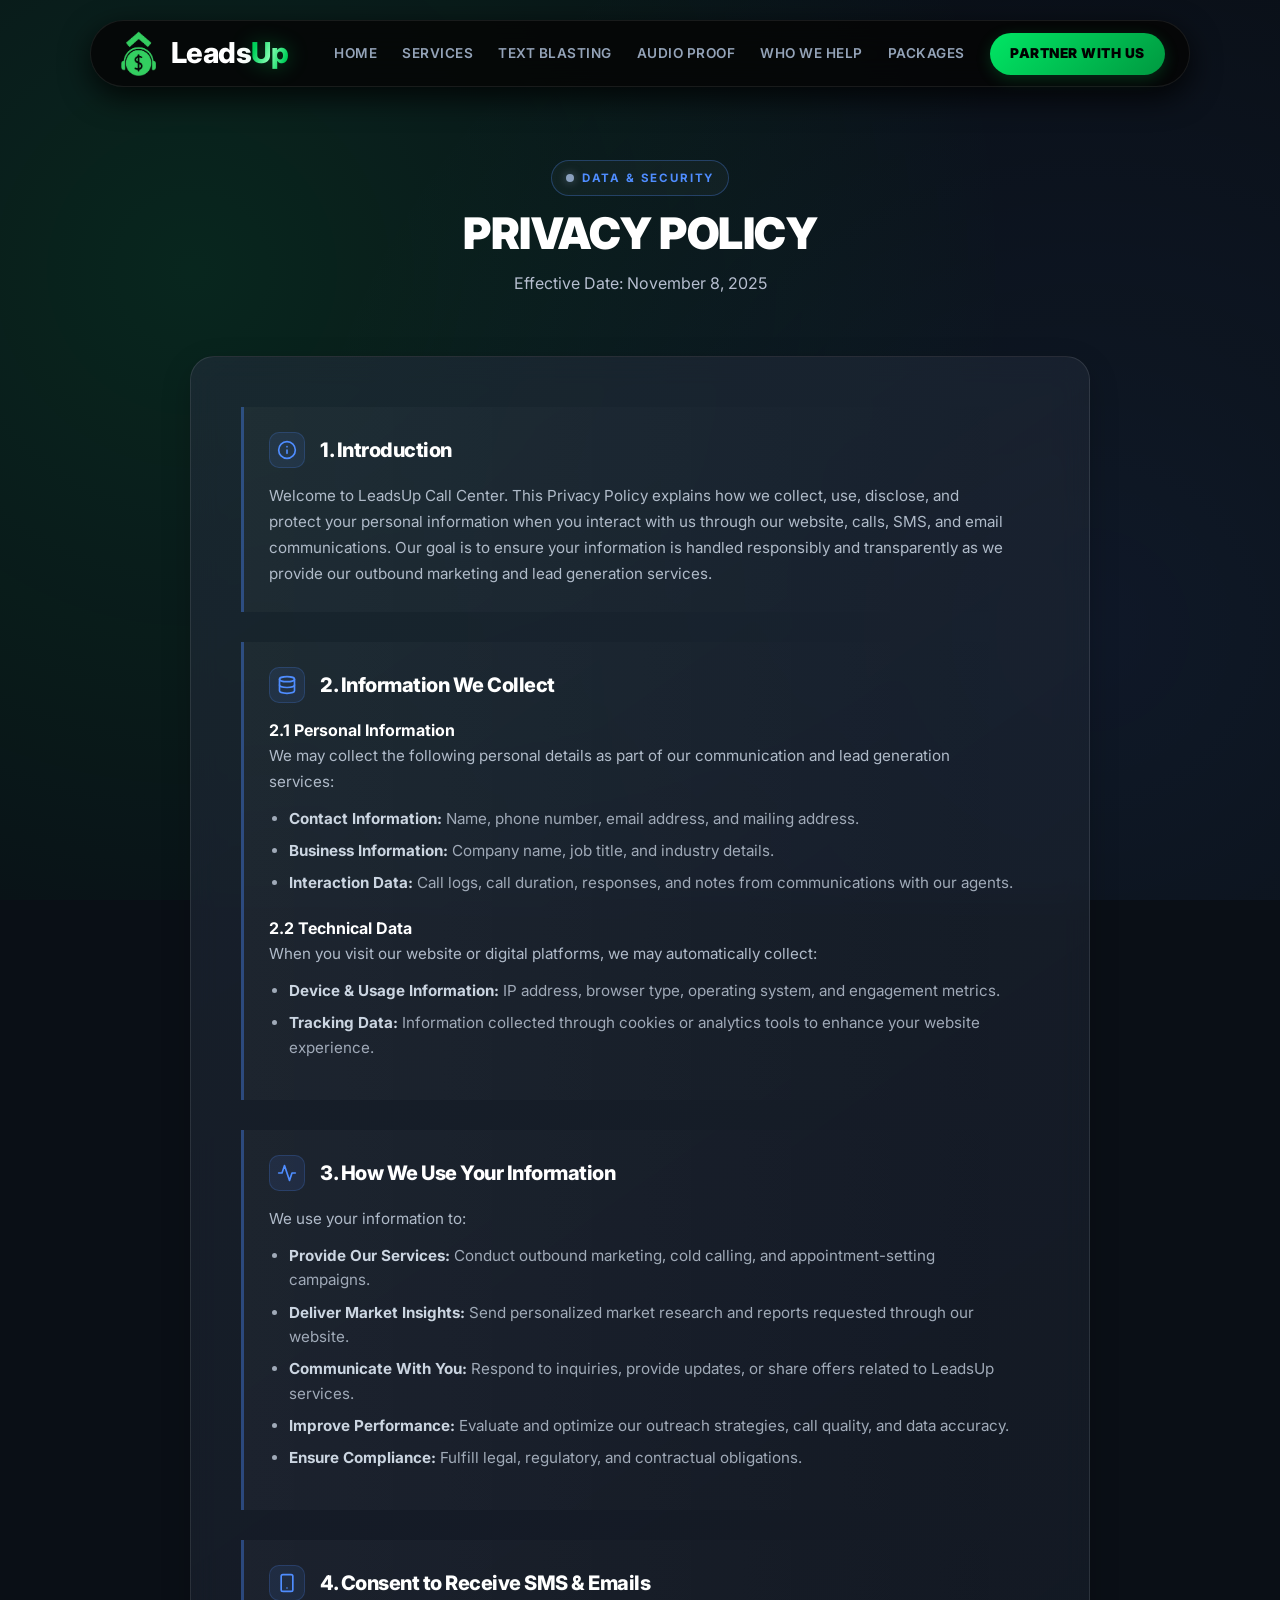
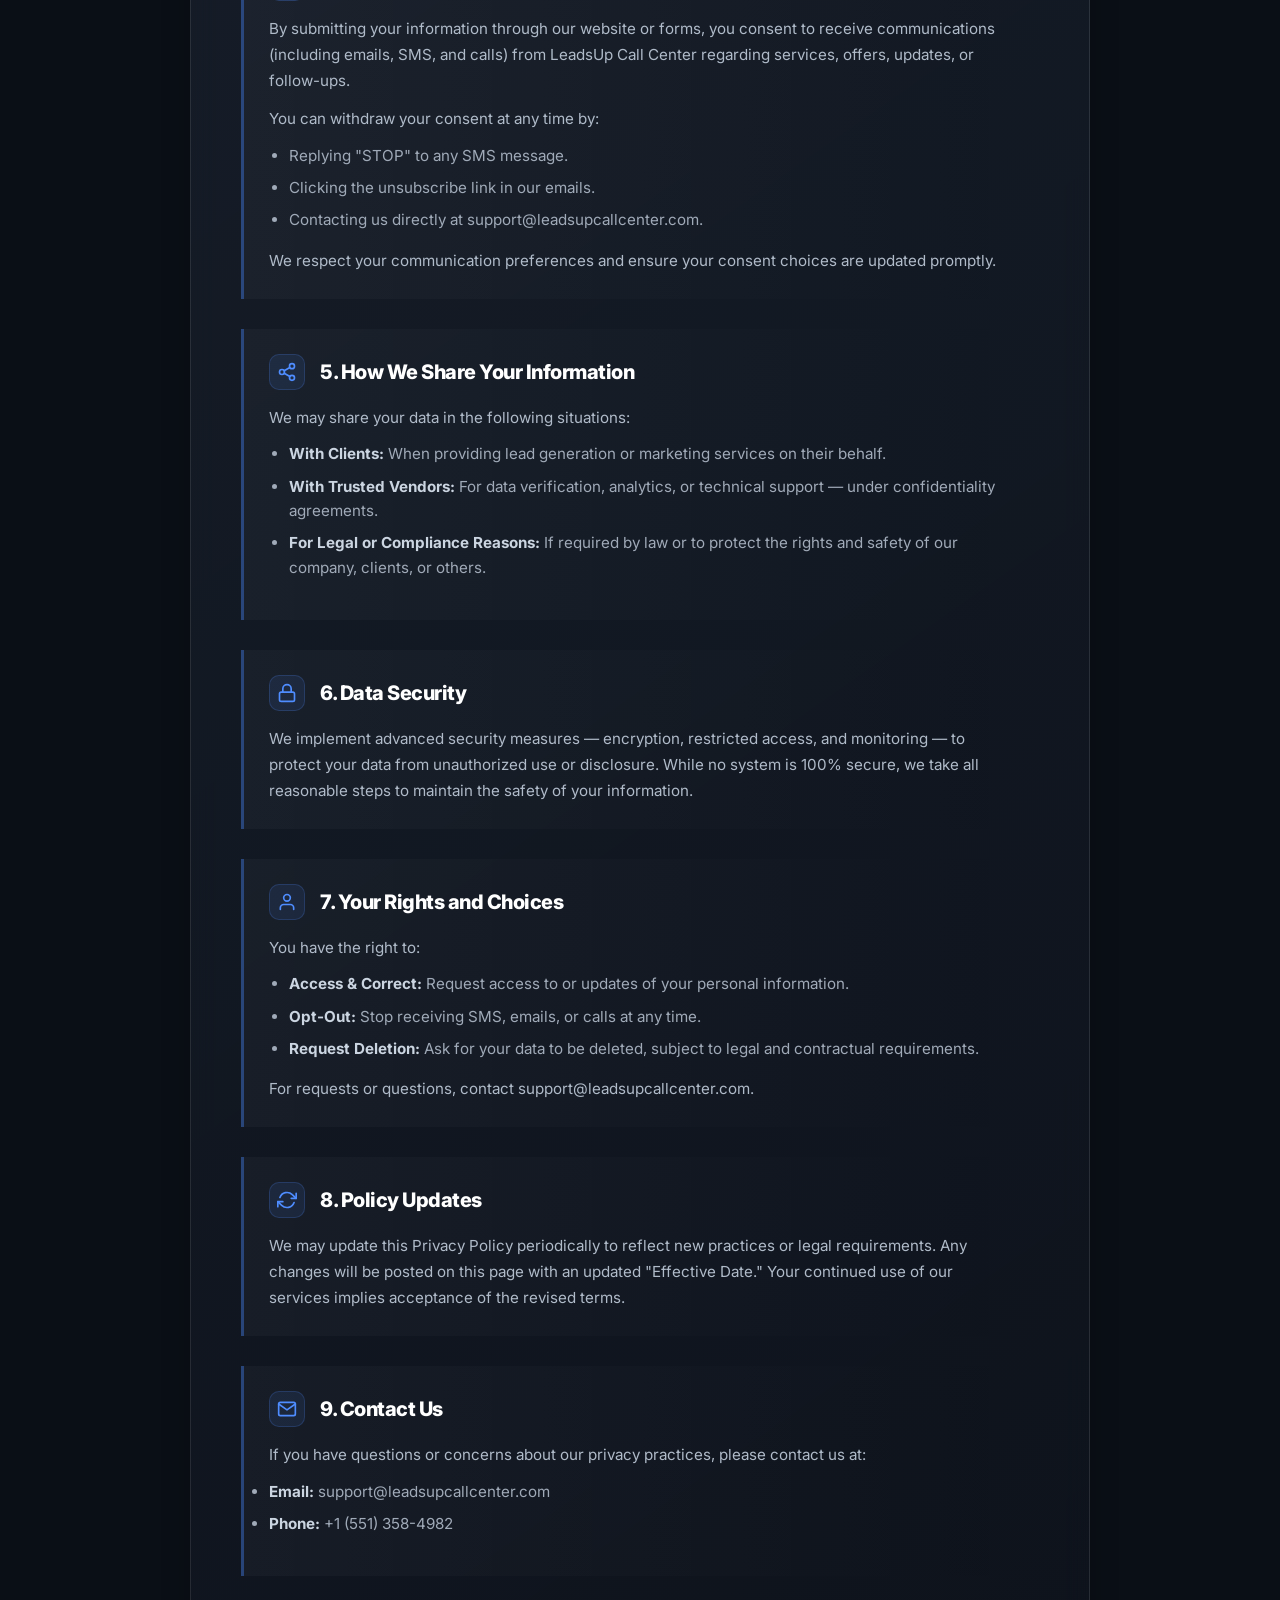
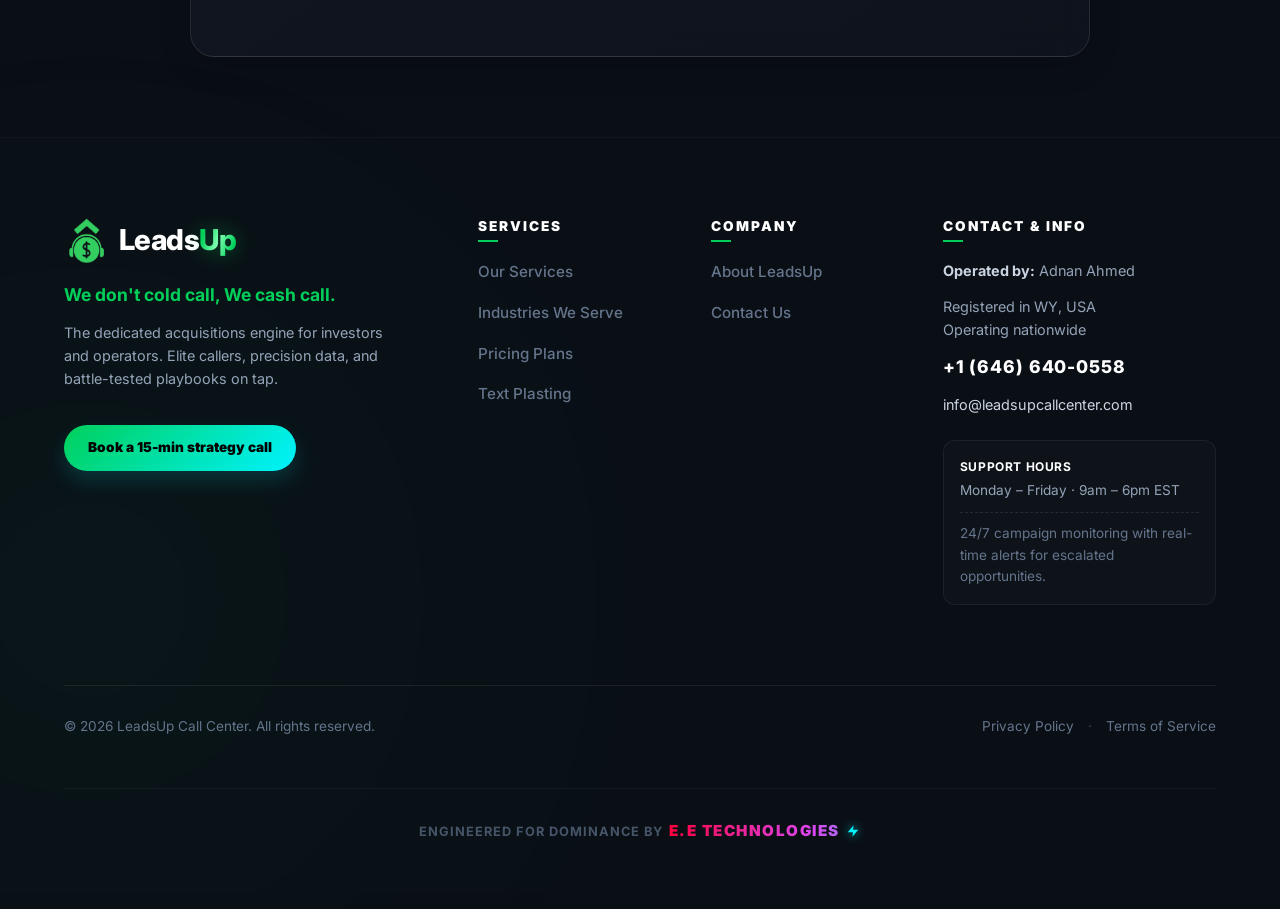
==== commit 0943291b: "yalaa benaaaaaa" ====
--- a/privacy.html
+++ b/privacy.html
@@ -43,7 +43,7 @@
 
     <header class="navbar">
         <div class="nav-container">
-            <a href="#" class="logo-wrapper" aria-label="LeadsUp Home">
+            <a href="index.html" class="logo-wrapper" aria-label="LeadsUp Home">
                 <img
                     src="src/nav.png"
                     alt="LeadsUp Icon"
@@ -69,11 +69,12 @@
 
             <div class="nav-links">
                 <a href="index.html">Home</a>
-                <a href="#about">About Us</a>
                 <a href="services.html">Services</a>
-                <a href="#industries">Who We Help</a>
-                <a href="#pricing">Packages</a>
-                <a href="#contact" class="btn-primary small-btn btn-black-text" style="padding: 10px 20px; color: #000;">Partner With Us</a>
+                <a href="text-blasting.html">Text Blasting</a>
+                <a href="audioproof.html">Audio Proof</a> 
+                <a href="index.html#industries">Who We Help</a>
+                <a href="index.html#pricing">Packages</a>
+                <a href="index.html#contact" class="btn-primary small-btn btn-black-text" style="padding: 10px 20px; color: #000;">Partner With Us</a>
             </div>
         </div>
     </header>
@@ -225,24 +226,24 @@
                 </a>
                 <p class="footer-tagline">We don't cold call, We cash call.</p>
                 <p class="footer-desc">The dedicated acquisitions engine for investors and operators. Elite callers, precision data, and battle-tested playbooks on tap.</p>
-                <a href="#contact" class="btn-primary small-btn footer-btn-gradient btn-black-text mt-15">Book a 15-min strategy call</a>
+                <a href="index.html#contact" class="btn-primary small-btn footer-btn-gradient btn-black-text mt-15">Book a 15-min strategy call</a>
             </div>
 
             <div class="footer-col links-col">
                 <h4>Services</h4>
                 <ul>
-                    <li><a href="#services">Our Services</a></li>
-                    <li><a href="#industries">Industries We Serve</a></li>
-                    <li><a href="#pricing">Pricing Plans</a></li>
+                    <li><a href="services.html">Our Services</a></li>
+                    <li><a href="index.html#industries">Industries We Serve</a></li>
+                    <li><a href="index.html#pricing">Pricing Plans</a></li>
+                    <li><a href="text-blasting.html">Text Plasting</a></li>
                 </ul>
             </div>
 
             <div class="footer-col links-col">
                 <h4>Company</h4>
                 <ul>
-                    <li><a href="#about">About LeadsUp</a></li>
-                    <li><a href="#blog">Blog & Resources</a></li>
-                    <li><a href="#contact">Contact Us</a></li>
+                    <li><a href="index.html#about">About LeadsUp</a></li>
+                    <li><a href="index.html#contact">Contact Us</a></li>
                 </ul>
             </div>
 
@@ -251,7 +252,7 @@
                 <ul class="info-list">
                     <li><strong>Operated by:</strong> Adnan Ahmed</li>
                     <li>Registered in WY, USA<br>Operating nationwide</li>
-                    <li class="contact-highlight"><a href="tel:+15513584982">+1 (551) 358-4982</a></li>
+                    <li class="contact-highlight"><a href="tel:+16466400558">+1 (646) 640-0558</a></li>
                     <li><a href="mailto:info@leadsupcallcenter.com">info@leadsupcallcenter.com</a></li>
                 </ul>
                 <div class="support-box">
@@ -282,3 +283,7 @@
         </div>
     </div>
 </footer>
+
+<script src="script.js"></script>
+</body>
+</html>
--- a/style.css
+++ b/style.css
@@ -346,6 +346,7 @@
     100% { transform: translate3d(-80px, 60px, 0) scale(1.3); opacity: 0.4; }
 }
 
+
 /* ================= WATERFALL BACKGROUND TEXT ================= */
 .bg-text-col {
     position: absolute;
@@ -873,8 +874,8 @@
        الطبقة التانية: الصورة بتاعتك، ومظبوطة إنها تغطي المساحة كلها وتتوسط.
     */
     background: 
-        linear-gradient(180deg, rgba(3, 3, 4, 0.98) 0%, rgba(10, 14, 20, 0.85) 50%, rgba(3, 3, 4, 0.98) 100%),
-        url('src/about-realestate.jpg') center/cover no-repeat;
+        linear-gradient(180deg, rgba(3, 3, 4, 0.685) 0%, rgba(10, 14, 20, 0.85) 50%, rgba(3, 3, 4, 0.98) 100%),
+        url('src/photo1.jpeg') center/cover no-repeat;
     
     border-top: 1px solid rgba(255, 255, 255, 0.06);
     border-bottom: 1px solid rgba(255, 255, 255, 0.06);
@@ -1257,6 +1258,21 @@
         border-radius: 15px;
         gap: 14px;
     }
+
+
+    /* السطر ده اللي هيخلي المنيو يظهر لما تدوس على الزرار */
+.nav-links.nav-links--open {
+    display: flex !important; /* إجبار الظهور */
+    flex-direction: column;
+    position: absolute;
+    top: 100%;
+    left: 0;
+    width: 100%;
+    background: #050507;
+    padding: 20px;
+    border-bottom: 1px solid var(--border-color);
+    z-index: 1000;
+}
 
     .hero {
         padding-top: 120px;
@@ -3069,16 +3085,21 @@
 }
 
 
-/* ================= CALENDLY FREE TIER DARK MODE HACK ================= */
+/* ================= CALENDLY (ULTRA FAST & CLEAN) ================= */
+
+/* تظبيط الحواف بس من غير أي فلاتر عشان الأداء يبقى 100% */
 .calendly-inline-widget iframe {
-    /* الفلتر ده بيعكس اللون الأبيض لأسود، وبيرجع درجات الأزرق والأخضر لأصلها تقريباً */
-    filter: invert(0.92) hue-rotate(180deg) brightness(1.05) contrast(0.95);
     border-radius: 16px !important;
-}
-
-/* تظبيط لون الخلفية ورا الكاليندلي عشان ميبانش أي حواف بيضا */
+    background-color: transparent !important;
+}
+
+/* تظبيط الحاوية اللي شايلة الكاليندلي */
 .calendly-inline-widget-wrapper {
     background-color: #0a0e14;
+    border-radius: 16px;
+    overflow: hidden;
+    /* السطر ده بيعزل الكاليندلي في طبقة لوحده عشان السكرول يفضل ناعم وميهنجش الصفحة */
+    transform: translateZ(0); 
 }
 
 
@@ -4037,4 +4058,201 @@
 .hero::before,
 .hero::after {
     background-image: none !important;
+}
+
+/* ================= REMOVE MOBILE STICKY BUTTON ================= */
+.mobile-sticky-cta {
+    display: none !important;
+    opacity: 0 !important;
+    pointer-events: none !important;
+    z-index: -999 !important;
+}
+
+/* ================= 🚨 CONTACT SECTION MOBILE CRASH FIX (OOM KILLER) 🚨 ================= */
+
+@media (max-width: 768px) {
+    /* 1. إعدام الفلاتر المعقدة من على الكاليندلي (هيرجع لونه الفاتح الأصلي على الموبايل بس الموقع مش هيقع) */
+    .calendly-inline-widget,
+    .calendly-inline-widget iframe,
+    .calendly-inline-widget-wrapper {
+        filter: none !important;
+        -webkit-filter: none !important;
+        transform: translateZ(0) !important; /* بيعزل الكاليندلي في طبقة لوحده عشان ميهنجش الصفحة */
+        box-shadow: none !important;
+        background: transparent !important;
+    }
+
+    /* 2. إعدام الظرف العملاق اللي في الخلفية (لأنه بيسحب رامات ضخمة في الريندر) */
+    .shape-envelope {
+        display: none !important;
+        opacity: 0 !important;
+        animation: none !important;
+        content-visibility: hidden !important; /* السطر ده بيشيله من حسابات المعالج تماماً */
+    }
+
+    /* 3. تخفيف أي ظلال (Box Shadows) تقيلة في سكشن الفورم */
+    .contact-form-pro {
+        box-shadow: none !important;
+        border: 1px solid rgba(255, 255, 255, 0.1) !important;
+        background: #0a0e14 !important; /* لون سادة مريح للعين والرامات */
+    }
+
+    /* ================= 🚨 MOBILE MENU VISIBILITY FIX 🚨 ================= */
+
+@media (max-width: 768px) {
+    /* 1. السطر ده هو اللي هيحرر الهيدر ويمنعه يقص المنيو وهو نازل */
+    header, .navbar {
+        overflow: visible !important;
+        overflow-x: visible !important;
+        overflow-y: visible !important;
+    }
+
+    /* 2. تكبير مساحة الضغط لزرار الهامبرجر عشان يلقط اللمس بسرعة */
+    .mobile-menu-btn {
+        display: flex !important;
+        align-items: center;
+        justify-content: center;
+        width: 46px;
+        height: 46px;
+        background: transparent;
+        border: none;
+        cursor: pointer;
+        z-index: 1001; /* نأمن إنه فوق أي حاجة */
+    }
+
+    /* 3. تظبيط شكل المنيو لما يفتح عشان ميتوهش ورا السكاشن */
+    .nav-links.nav-links--open {
+        display: flex !important;
+        flex-direction: column;
+        position: absolute;
+        top: calc(100% + 15px); /* ينزل تحت الناف بار بمسافة شيك */
+        left: 0;
+        width: 100%;
+        background: rgba(8, 12, 18, 0.98); /* دارك مود فخم جداً */
+        backdrop-filter: blur(20px);
+        -webkit-backdrop-filter: blur(20px);
+        padding: 30px 20px;
+        border: 1px solid rgba(0, 208, 90, 0.15); /* إطار أخضر خفيف */
+        border-radius: 22px;
+        z-index: 9999 !important; /* أعلى طبقة في الموقع */
+        box-shadow: 0 20px 50px rgba(0,0,0,0.9);
+        gap: 18px;
+    }
+
+    /* 4. تكبير اللينكات جوه الموبايل عشان تبقى Touch-friendly */
+    .nav-links.nav-links--open a {
+        font-size: 1.1rem;
+        padding: 10px;
+        width: 100%;
+        text-align: center;
+    }
+ }
+
+}
+
+
+/* ================= 🚨 100% GUARANTEED HORIZONTAL SCROLL FIX (CLIENT BUG FIX) 🚨 ================= */
+
+/* 1. القفل الحديدي على مستوى الصفحة بالكامل */
+html, body {
+    width: 100% !important;
+    max-width: 100vw !important;
+    /* خاصية clip السحرية: بتقص العرض بس ومبتعملش مشكلة الـ 2 سكرول نهائياً */
+    overflow-x: clip !important; 
+}
+
+/* 2. إجبار كل السكاشن إنها تقص أي شكل، رقم، أو كشاف بيحاول يزق الشاشة لليمين */
+main, section, footer, .content-section, .hero, .funnel-section {
+    width: 100% !important;
+    max-width: 100vw !important;
+    overflow-x: clip !important; 
+}
+
+/* 3. تحجيم الإضاءات والكشافات اللي واخدة 150vw عشان متعملش مساحة وهمية */
+.global-spotlight, 
+.top-spotlight,
+.image-glow-bg {
+    width: 100% !important;
+    max-width: 100vw !important;
+}
+
+/* 4. تأمين إضافي لشبكات الكروت على الموبايل عشان مفيش كارت يفرش بره */
+@media (max-width: 768px) {
+    .container {
+        max-width: 100vw !important;
+        overflow-x: clip !important;
+    }
+}
+/* ====================================================================================== */
+
+
+
+/* ================= PEACH ORANGE THEME (TEXT BLASTING BANNER) ================= */
+.text-blasting-announcement {
+    position: relative;
+    z-index: 10;
+    width: 100%;
+}
+
+/* تلوين البوكس والإضاءة بتاعته */
+.waves-glow-box.peach-theme {
+    border-color: rgba(255, 153, 0, 0.3);
+    box-shadow: 0 0 40px rgba(255, 153, 0, 0.1);
+}
+
+/* تلوين الأيقونة */
+.addon-icon.peach-icon {
+    color: #ff9900;
+    background: rgba(255, 153, 0, 0.1);
+    box-shadow: inset 0 0 15px rgba(255, 153, 0, 0.05);
+}
+
+/* تلوين أمواج الخلفية */
+.peach-wave {
+    background: radial-gradient(circle at center, rgba(255, 153, 0, 0.12) 0%, rgba(255, 123, 0, 0.05) 30%, transparent 70%) !important;
+}
+
+/* تلوين الزرار بجريديانت خوخي فخم */
+.peach-btn {
+    background: linear-gradient(135deg, #ffb347, #ff7b00) !important;
+    box-shadow: 0 8px 20px rgba(255, 153, 0, 0.25) !important;
+    border: none !important;
+    white-space: nowrap;
+}
+
+.peach-btn:hover {
+    box-shadow: 0 12px 30px rgba(255, 153, 0, 0.4) !important;
+    transform: translateY(-3px);
+}
+
+
+/* ================= PEACH NEW BADGE (TEXT BLASTING BANNER) ================= */
+.peach-new-badge {
+    display: inline-flex;
+    align-items: center;
+    gap: 8px;
+    background: rgba(255, 153, 0, 0.15);
+    color: #ff9900;
+    padding: 6px 14px;
+    border-radius: 999px;
+    font-size: 0.75rem;
+    font-weight: 800;
+    letter-spacing: 1px;
+    text-transform: uppercase;
+    margin-bottom: 12px;
+    border: 1px solid rgba(255, 153, 0, 0.3);
+}
+
+.peach-pulse {
+    width: 8px;
+    height: 8px;
+    border-radius: 50%;
+    background: #ff9900;
+    box-shadow: 0 0 10px rgba(255, 153, 0, 0.8);
+    animation: peachPulseAnim 2s infinite;
+}
+
+@keyframes peachPulseAnim {
+    0%, 100% { opacity: 1; transform: scale(1); }
+    50% { opacity: 0.5; transform: scale(1.3); }
 }
